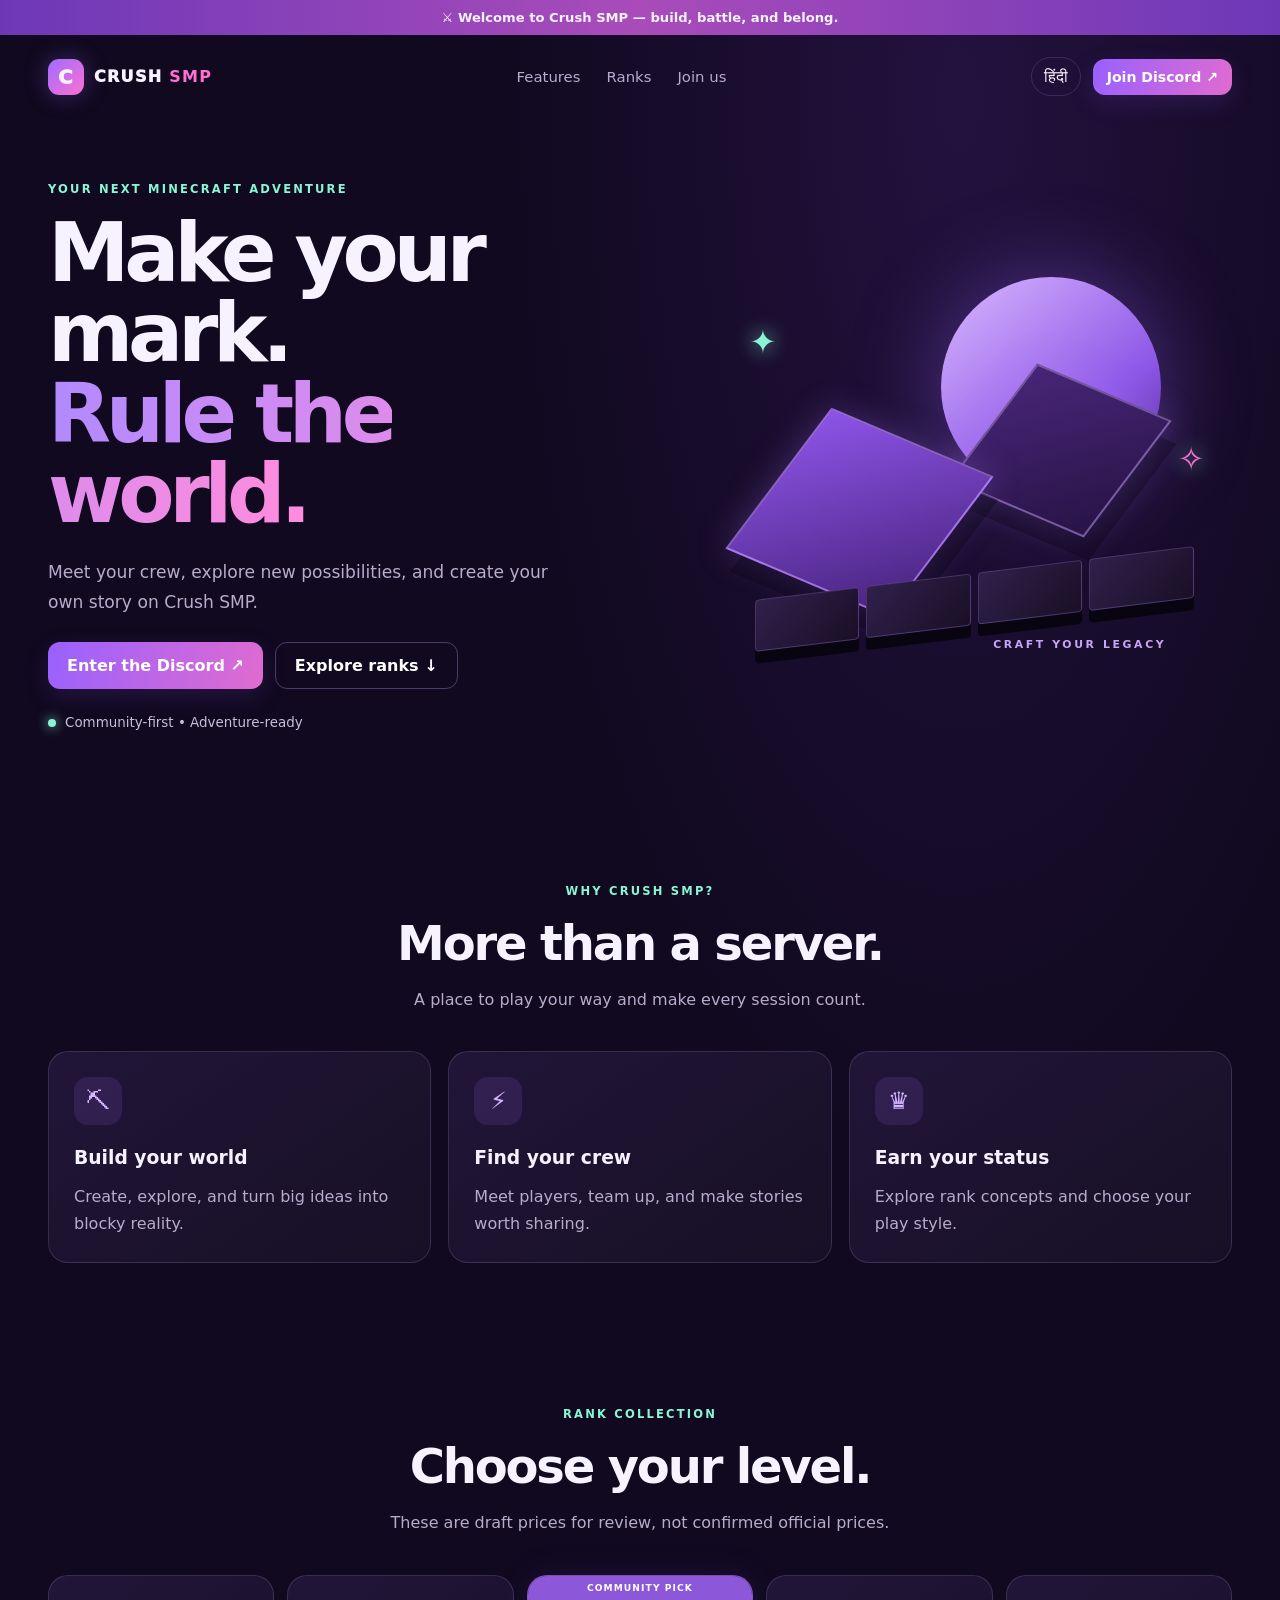
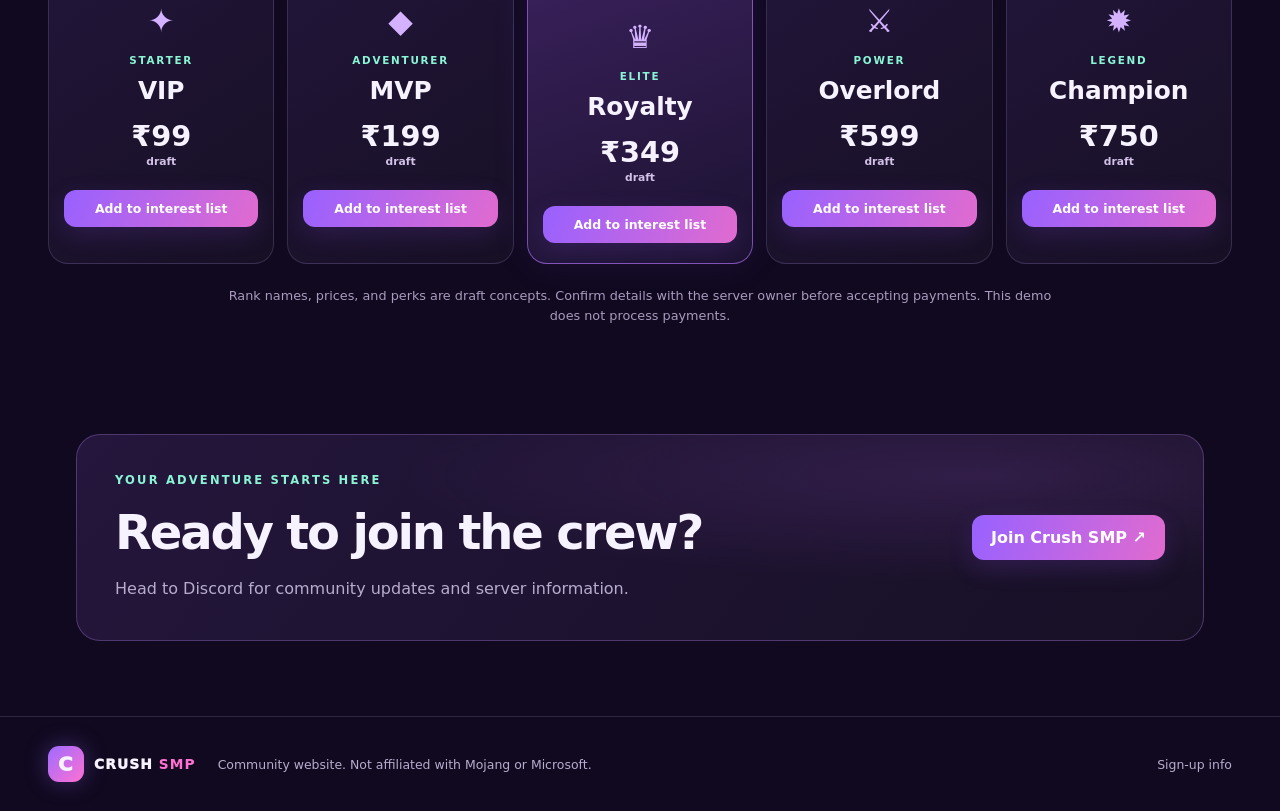
==== index.html @ 93c5e581 "Add files via upload" ====
<!doctype html>
<html lang="en">
<head>
<meta charset="utf-8"><meta name="viewport" content="width=device-width, initial-scale=1"><meta name="theme-color" content="#160d2c">
<title>Crush SMP | Minecraft Community</title><link rel="stylesheet" href="styles.css"><script src="script.js" defer></script>
</head>
<body>
<div class="announcement">⚔️ Welcome to Crush SMP — build, battle, and belong.</div>
<header class="site-header"><a class="brand" href="index.html"><span class="brand-mark">C</span><span>CRUSH <b>SMP</b></span></a><nav><a href="#features" data-en="Features" data-hi="खास बातें">Features</a><a href="#ranks" data-en="Ranks" data-hi="रैंक">Ranks</a><a href="#join" data-en="Join us" data-hi="जुड़ें">Join us</a></nav><div class="header-actions"><button class="language-toggle" id="languageToggle" type="button">हिंदी</button><a class="button button-small" href="https://discord.gg/3XkC357Dn" target="_blank" rel="noopener">Join Discord ↗</a></div></header>
<main>
<section class="hero"><div class="hero-content"><p class="eyebrow" data-en="YOUR NEXT MINECRAFT ADVENTURE" data-hi="आपका अगला माइनक्राफ्ट एडवेंचर">YOUR NEXT MINECRAFT ADVENTURE</p><h1 data-en="Make your mark.<br><span>Rule the world.</span>" data-hi="अपनी पहचान बनाओ।<br><span>दुनिया पर राज करो।</span>">Make your mark.<br><span>Rule the world.</span></h1><p class="hero-copy" data-en="Meet your crew, explore new possibilities, and create your own story on Crush SMP." data-hi="अपने दोस्तों से मिलें, नई जगहें खोजें और Crush SMP पर अपनी कहानी बनाएं।">Meet your crew, explore new possibilities, and create your own story on Crush SMP.</p><div class="hero-actions"><a class="button" href="https://discord.gg/3XkC357Dn" target="_blank" rel="noopener">Enter the Discord ↗</a><a class="button button-ghost" href="#ranks">Explore ranks ↓</a></div><div class="hero-note"><span class="status-dot"></span> Community-first • Adventure-ready</div></div><div class="hero-art" role="img" aria-label="Abstract purple block world"><div class="moon"></div><div class="pixel-star star-one">✦</div><div class="pixel-star star-two">✧</div><div class="floating-block block-back"></div><div class="floating-block block-front"></div><div class="platform"><span></span><span></span><span></span><span></span></div><div class="art-caption">CRAFT YOUR LEGACY</div></div></section>
<section class="section" id="features"><div class="section-heading"><p class="eyebrow">WHY CRUSH SMP?</p><h2>More than a server.</h2><p>A place to play your way and make every session count.</p></div><div class="feature-grid"><article class="feature-card"><div class="feature-icon">⛏</div><h3>Build your world</h3><p>Create, explore, and turn big ideas into blocky reality.</p></article><article class="feature-card"><div class="feature-icon">⚡</div><h3>Find your crew</h3><p>Meet players, team up, and make stories worth sharing.</p></article><article class="feature-card"><div class="feature-icon">♛</div><h3>Earn your status</h3><p>Explore rank concepts and choose your play style.</p></article></div></section>
<section class="section ranks-section" id="ranks"><div class="section-heading"><p class="eyebrow">RANK COLLECTION</p><h2>Choose your level.</h2><p>These are draft prices for review, not confirmed official prices.</p></div><div class="rank-grid"><article class="rank-card"><div class="rank-symbol">✦</div><p class="rank-tier">STARTER</p><h3>VIP</h3><p class="rank-price">₹99 <small>draft</small></p><button class="button add-rank" data-rank="VIP" data-price="99" type="button">Add to interest list</button></article><article class="rank-card"><div class="rank-symbol">◆</div><p class="rank-tier">ADVENTURER</p><h3>MVP</h3><p class="rank-price">₹199 <small>draft</small></p><button class="button add-rank" data-rank="MVP" data-price="199" type="button">Add to interest list</button></article><article class="rank-card featured"><div class="popular-label">COMMUNITY PICK</div><div class="rank-symbol">♛</div><p class="rank-tier">ELITE</p><h3>Royalty</h3><p class="rank-price">₹349 <small>draft</small></p><button class="button add-rank" data-rank="Royalty" data-price="349" type="button">Add to interest list</button></article><article class="rank-card"><div class="rank-symbol">⚔</div><p class="rank-tier">POWER</p><h3>Overlord</h3><p class="rank-price">₹599 <small>draft</small></p><button class="button add-rank" data-rank="Overlord" data-price="599" type="button">Add to interest list</button></article><article class="rank-card"><div class="rank-symbol">✹</div><p class="rank-tier">LEGEND</p><h3>Champion</h3><p class="rank-price">₹750 <small>draft</small></p><button class="button add-rank" data-rank="Champion" data-price="750" type="button">Add to interest list</button></article></div><p class="price-disclaimer">Rank names, prices, and perks are draft concepts. Confirm details with the server owner before accepting payments. This demo does not process payments.</p><div class="interest-panel" id="interestPanel" hidden><div><h3>Your rank interest list</h3><p id="interestItems"></p></div><button class="button button-ghost" id="clearInterest" type="button">Clear list</button></div></section>
<section class="join-section" id="join"><div class="join-card"><div><p class="eyebrow">YOUR ADVENTURE STARTS HERE</p><h2>Ready to join the crew?</h2><p>Head to Discord for community updates and server information.</p></div><a class="button" href="https://discord.gg/3XkC357Dn" target="_blank" rel="noopener">Join Crush SMP ↗</a></div></section>
</main><footer><a class="brand footer-brand" href="index.html"><span class="brand-mark">C</span><span>CRUSH <b>SMP</b></span></a><p>Community website. Not affiliated with Mojang or Microsoft.</p><a href="thanks.html">Sign-up info</a></footer>
<div class="modal-backdrop" id="discordModal" hidden><div class="modal" role="dialog" aria-modal="true" aria-labelledby="modalTitle"><button class="modal-close" id="closeModal" aria-label="Close" type="button">×</button><p class="eyebrow">CRUSH SMP</p><h2 id="modalTitle">Join the community?</h2><p>Connect with the community on Discord for announcements and updates.</p><a class="button" href="https://discord.gg/3XkC357Dn" target="_blank" rel="noopener">Open Discord ↗</a></div></div>
</body></html>
---- styles.css ----
:root{--bg:#10091f;--panel:#1b1230;--purple:#9d6cff;--pink:#ff70d2;--mint:#8af5d4;--text:#f7f2ff;--muted:#b8accd;--line:rgba(211,185,255,.16);font-family:Inter,system-ui,-apple-system,"Segoe UI",sans-serif;color:var(--text);scroll-behavior:smooth}*{box-sizing:border-box}body{margin:0;background:radial-gradient(ellipse at 75% 4%,rgba(111,52,190,.2),transparent 34%),var(--bg);color:var(--text)}a{color:inherit;text-decoration:none}button{font:inherit}.announcement{text-align:center;padding:10px 16px;background:linear-gradient(90deg,#6d38b7,#a94cba,#6d38b7);font-size:.82rem;font-weight:750}.site-header{max-width:1240px;margin:auto;padding:22px 28px;display:flex;align-items:center;justify-content:space-between;gap:24px}.brand{display:flex;align-items:center;gap:10px;font-weight:950;letter-spacing:.08em}.brand b{color:var(--pink)}.brand-mark{display:grid;place-items:center;width:36px;height:36px;border-radius:11px;background:linear-gradient(135deg,var(--purple),var(--pink));box-shadow:0 0 24px #9d6cff55;font-size:1.25rem}.site-header nav{display:flex;gap:26px;color:var(--muted);font-size:.93rem}.site-header nav a:hover,footer a:hover{color:white}.header-actions{display:flex;align-items:center;gap:12px}.language-toggle{background:transparent;color:var(--text);border:1px solid var(--line);border-radius:999px;padding:9px 12px;cursor:pointer}.button{display:inline-flex;align-items:center;justify-content:center;gap:8px;padding:13px 19px;border:0;border-radius:12px;background:linear-gradient(110deg,#9861ff,#e16bcf);color:white;font-weight:800;box-shadow:0 8px 25px #8c4ce52b;cursor:pointer;transition:transform .18s}.button:hover{transform:translateY(-2px)}.button-small{padding:10px 14px;font-size:.88rem}.button-ghost{background:transparent;border:1px solid #a987db66;box-shadow:none}.hero{max-width:1240px;min-height:570px;margin:auto;padding:64px 28px 82px;display:grid;grid-template-columns:1.05fr .95fr;align-items:center;gap:30px;overflow:hidden}.eyebrow{font-size:.72rem;font-weight:900;letter-spacing:.19em;color:var(--mint);margin:0 0 17px}.hero h1{font-size:clamp(3.2rem,6.4vw,5.6rem);letter-spacing:-.065em;line-height:.98;margin:0}.hero h1 span{background:linear-gradient(90deg,#b18aff,#ff8cdd);background-clip:text;color:transparent}.hero-copy{max-width:520px;color:var(--muted);line-height:1.75;font-size:1.07rem;margin:24px 0}.hero-actions{display:flex;gap:12px;flex-wrap:wrap}.hero-note{display:flex;align-items:center;gap:9px;color:#c9bddc;font-size:.84rem;margin-top:26px}.status-dot{width:8px;height:8px;border-radius:50%;background:var(--mint);box-shadow:0 0 12px var(--mint)}.hero-art{height:390px;position:relative;display:grid;place-items:center}.moon{position:absolute;width:220px;height:220px;border-radius:50%;background:linear-gradient(140deg,#d9b8ff,#8d57e7 65%,#4a278a);box-shadow:0 0 90px #9e66ff66;right:13%;top:4%}.floating-block{position:absolute;width:145px;height:145px;transform:rotate(30deg) skew(-7deg,-7deg);border:2px solid #d5b5ff66;box-shadow:18px 20px 0 #08051255,0 0 35px #b47cff44}.block-back{background:linear-gradient(135deg,#482578,#281446);right:18%;top:30%}.block-front{width:175px;height:175px;background:linear-gradient(135deg,#8d54e7,#48237e);left:16%;top:42%}.platform{position:absolute;bottom:26px;left:13%;right:7%;height:52px;display:flex;gap:7px;transform:skewY(-7deg)}.platform span{flex:1;background:linear-gradient(135deg,#30204b,#191026);border:1px solid #b88bff44;border-radius:4px;box-shadow:0 12px 0 #080511}.pixel-star{position:absolute;color:var(--mint);font-size:2rem;text-shadow:0 0 20px var(--mint)}.star-one{left:12%;top:16%}.star-two{right:5%;top:46%;color:var(--pink)}.art-caption{position:absolute;bottom:0;right:12%;font-size:.68rem;letter-spacing:.24em;color:#c6a5f3;font-weight:900}.section{max-width:1240px;margin:auto;padding:72px 28px}.section-heading{text-align:center;margin:0 auto 38px;max-width:650px}.section-heading h2,.join-card h2{font-size:clamp(2rem,4vw,3rem);letter-spacing:-.045em;margin:0 0 12px}.section-heading>p:last-child,.join-card p:not(.eyebrow){color:var(--muted);line-height:1.65}.feature-grid{display:grid;grid-template-columns:repeat(3,1fr);gap:17px}.feature-card,.rank-card{background:linear-gradient(145deg,#211538,#171025);border:1px solid var(--line);border-radius:20px;padding:25px;position:relative;overflow:hidden}.feature-icon{width:48px;height:48px;display:grid;place-items:center;border-radius:14px;background:#a16bff22;color:#d4b5ff;font-size:1.5rem}.feature-card h3{margin:22px 0 8px}.feature-card p{color:var(--muted);line-height:1.65;margin-bottom:0}.rank-grid{display:grid;grid-template-columns:repeat(5,minmax(0,1fr));gap:13px}.rank-card{text-align:center;padding:26px 15px 20px}.rank-card.featured{border-color:#b477ff99;background:linear-gradient(160deg,#39205a,#1b1230);box-shadow:0 0 38px #9e63ff18}.rank-symbol{font-size:2rem;color:#d4b2ff;margin-bottom:14px}.rank-tier{font-size:.65rem;letter-spacing:.17em;color:var(--mint);font-weight:900}.rank-card h3{font-size:1.55rem;margin:8px 0}.rank-price{font-size:1.8rem;font-weight:900;margin:14px 0 22px}.rank-price small{display:block;font-size:.67rem;color:#d3c2e8;font-weight:600;margin-top:2px}.rank-card .button{width:100%;font-size:.78rem;padding:11px 7px}.popular-label{position:absolute;top:0;left:0;right:0;background:#8d57d9;color:white;font-size:.57rem;font-weight:900;letter-spacing:.12em;padding:7px}.featured .rank-symbol{margin-top:16px}.price-disclaimer{max-width:850px;margin:22px auto 0;text-align:center;color:#a99bbd;font-size:.8rem;line-height:1.6}.interest-panel{margin:24px auto 0;max-width:800px;display:flex;align-items:center;justify-content:space-between;gap:20px;padding:20px;border:1px solid var(--line);border-radius:16px;background:#1b1230}.interest-panel[hidden],.modal-backdrop[hidden]{display:none}.interest-panel h3{margin:0 0 7px}.interest-panel p{color:var(--muted);margin:0}.join-section{max-width:1184px;margin:35px auto 75px;padding:0 28px}.join-card{display:flex;align-items:center;justify-content:space-between;gap:30px;padding:38px;border:1px solid #a97bdf55;border-radius:24px;background:radial-gradient(ellipse at 80% 20%,#8d4cbb33,transparent 45%),linear-gradient(130deg,#24163c,#171025)}.join-card h2{margin-bottom:8px}.join-card p:not(.eyebrow){margin-bottom:0}footer{border-top:1px solid var(--line);padding:27px max(28px,calc((100% - 1184px)/2));display:flex;align-items:center;gap:22px;color:var(--muted);font-size:.78rem}footer p{flex:1}.footer-brand{color:var(--text);font-size:.86rem}.modal-backdrop{position:fixed;inset:0;background:#07040edb;display:grid;place-items:center;padding:20px;z-index:10}.modal{max-width:420px;width:100%;background:#211536;border:1px solid #b78aff77;border-radius:22px;padding:32px;position:relative;box-shadow:0 20px 90px #0009}.modal h2{margin:0 0 10px}.modal p:not(.eyebrow){color:var(--muted);line-height:1.6}.modal-close{position:absolute;right:14px;top:12px;background:transparent;border:0;color:white;font-size:1.8rem;cursor:pointer}.thanks-page{min-height:100vh;display:grid;place-items:center;padding:24px;background:radial-gradient(ellipse at 50% 30%,#683cae55,transparent 50%),var(--bg)}.thanks-wrap{text-align:center;max-width:600px;padding:42px 24px}.thanks-mark{margin:0 auto 24px;width:64px;height:64px;border-radius:20px;background:#8af5d422;border:1px solid #8af5d477;display:grid;place-items:center;color:var(--mint);font-size:2rem}.thanks-wrap h1{font-size:clamp(2.3rem,7vw,4rem);letter-spacing:-.05em;margin:0 0 15px}.thanks-wrap>p:not(.eyebrow){color:var(--muted);line-height:1.7}.thanks-wrap .button{margin:16px 0}.thanks-wrap>p:last-child{margin-top:20px;font-size:.9rem}@media(max-width:900px){.hero{grid-template-columns:1fr;padding-top:50px}.hero-art{height:320px;max-width:550px;width:100%;margin:auto}.rank-grid{grid-template-columns:repeat(2,minmax(0,1fr))}.rank-card:last-child{grid-column:1/-1}.site-header nav{gap:14px}.feature-grid{gap:12px}}@media(max-width:620px){.site-header{padding:17px 18px;flex-wrap:wrap}.site-header nav{order:3;width:100%;justify-content:center}.header-actions{margin-left:auto}.header-actions .button{display:none}.hero{padding:43px 20px 55px;min-height:0}.hero h1{font-size:clamp(3rem,14vw,4.4rem)}.hero-art{height:270px}.moon{width:160px;height:160px}.block-front{width:125px;height:125px}.block-back{width:105px;height:105px}.section{padding:55px 20px}.feature-grid{grid-template-columns:1fr}.rank-grid{grid-template-columns:1fr 1fr}.rank-card{padding:23px 10px 16px}.rank-card h3{font-size:1.25rem}.rank-price{font-size:1.5rem}.join-section{padding:0 20px;margin-bottom:50px}.join-card{padding:25px;align-items:flex-start;flex-direction:column}.join-card .button{width:100%}footer{padding:24px 20px;flex-wrap:wrap;gap:12px}footer p{flex-basis:100%;order:3}.interest-panel{align-items:flex-start;flex-direction:column}.interest-panel .button{width:100%}}
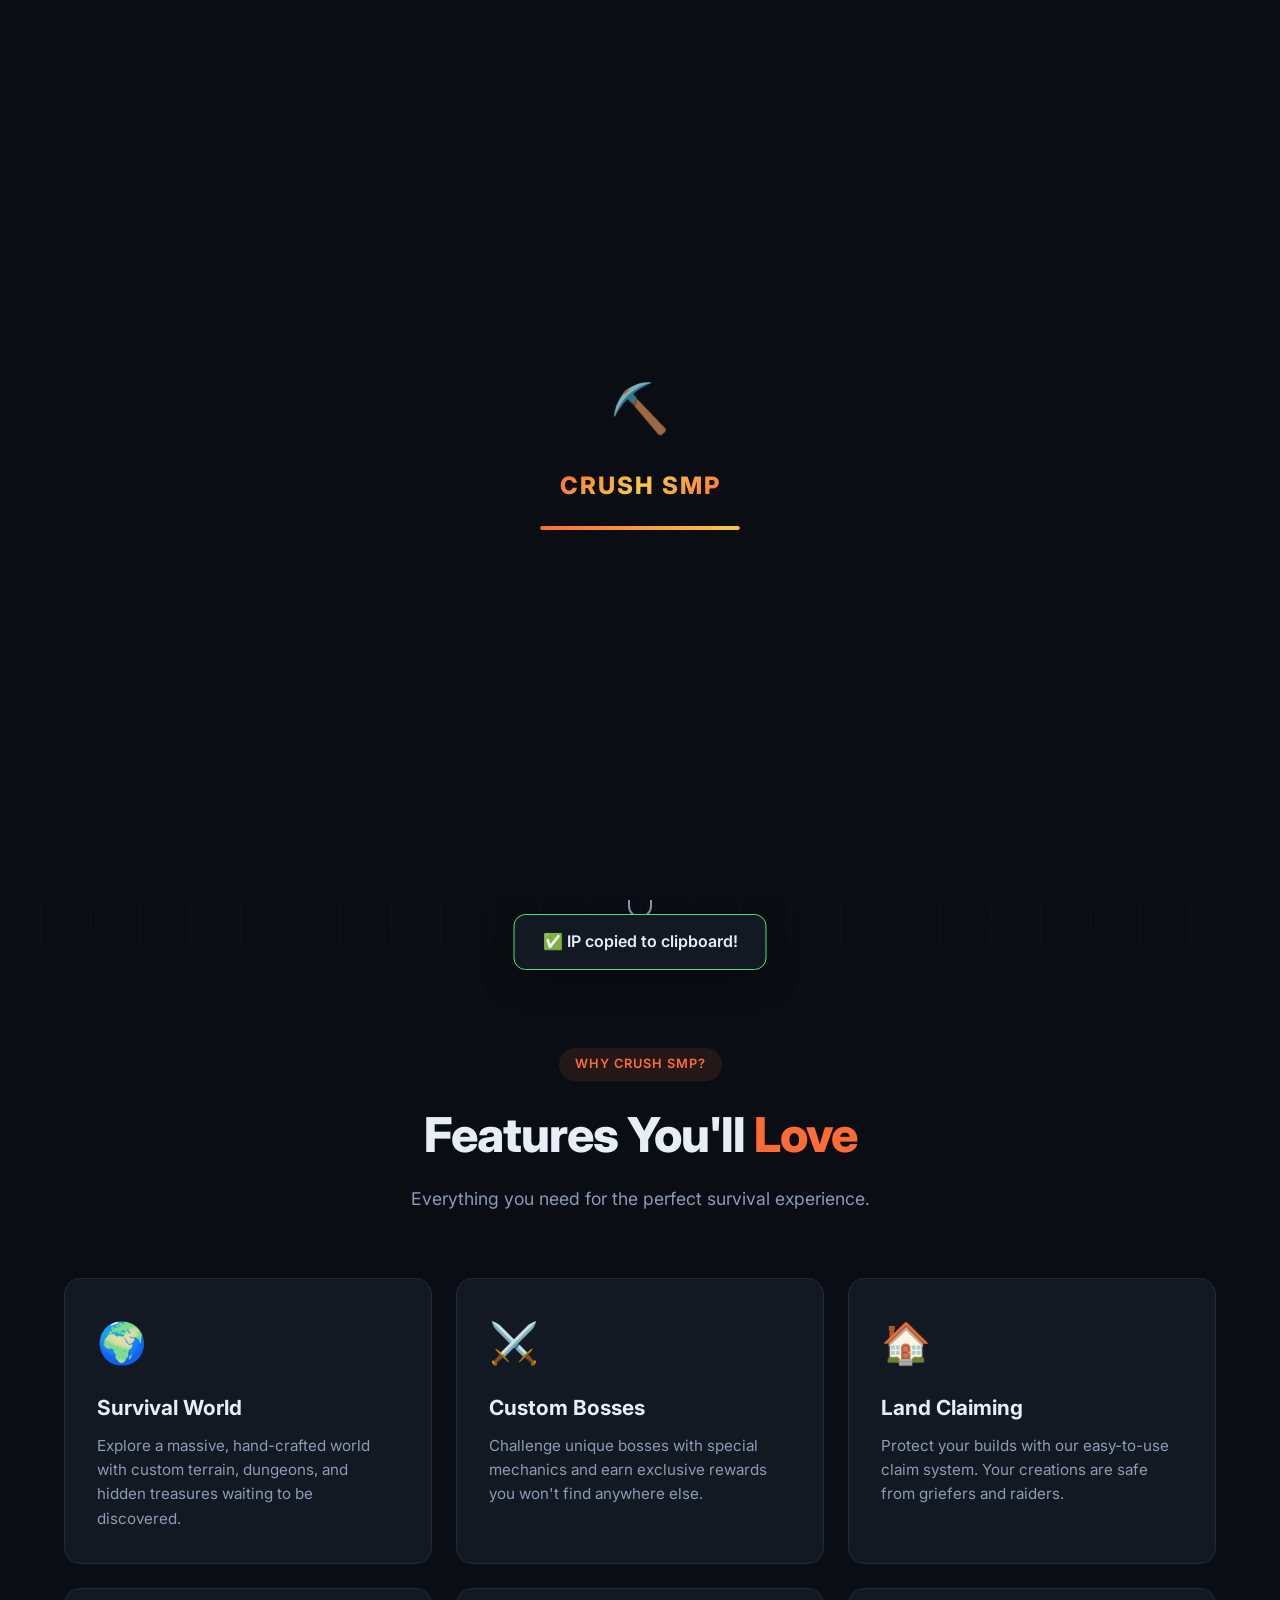
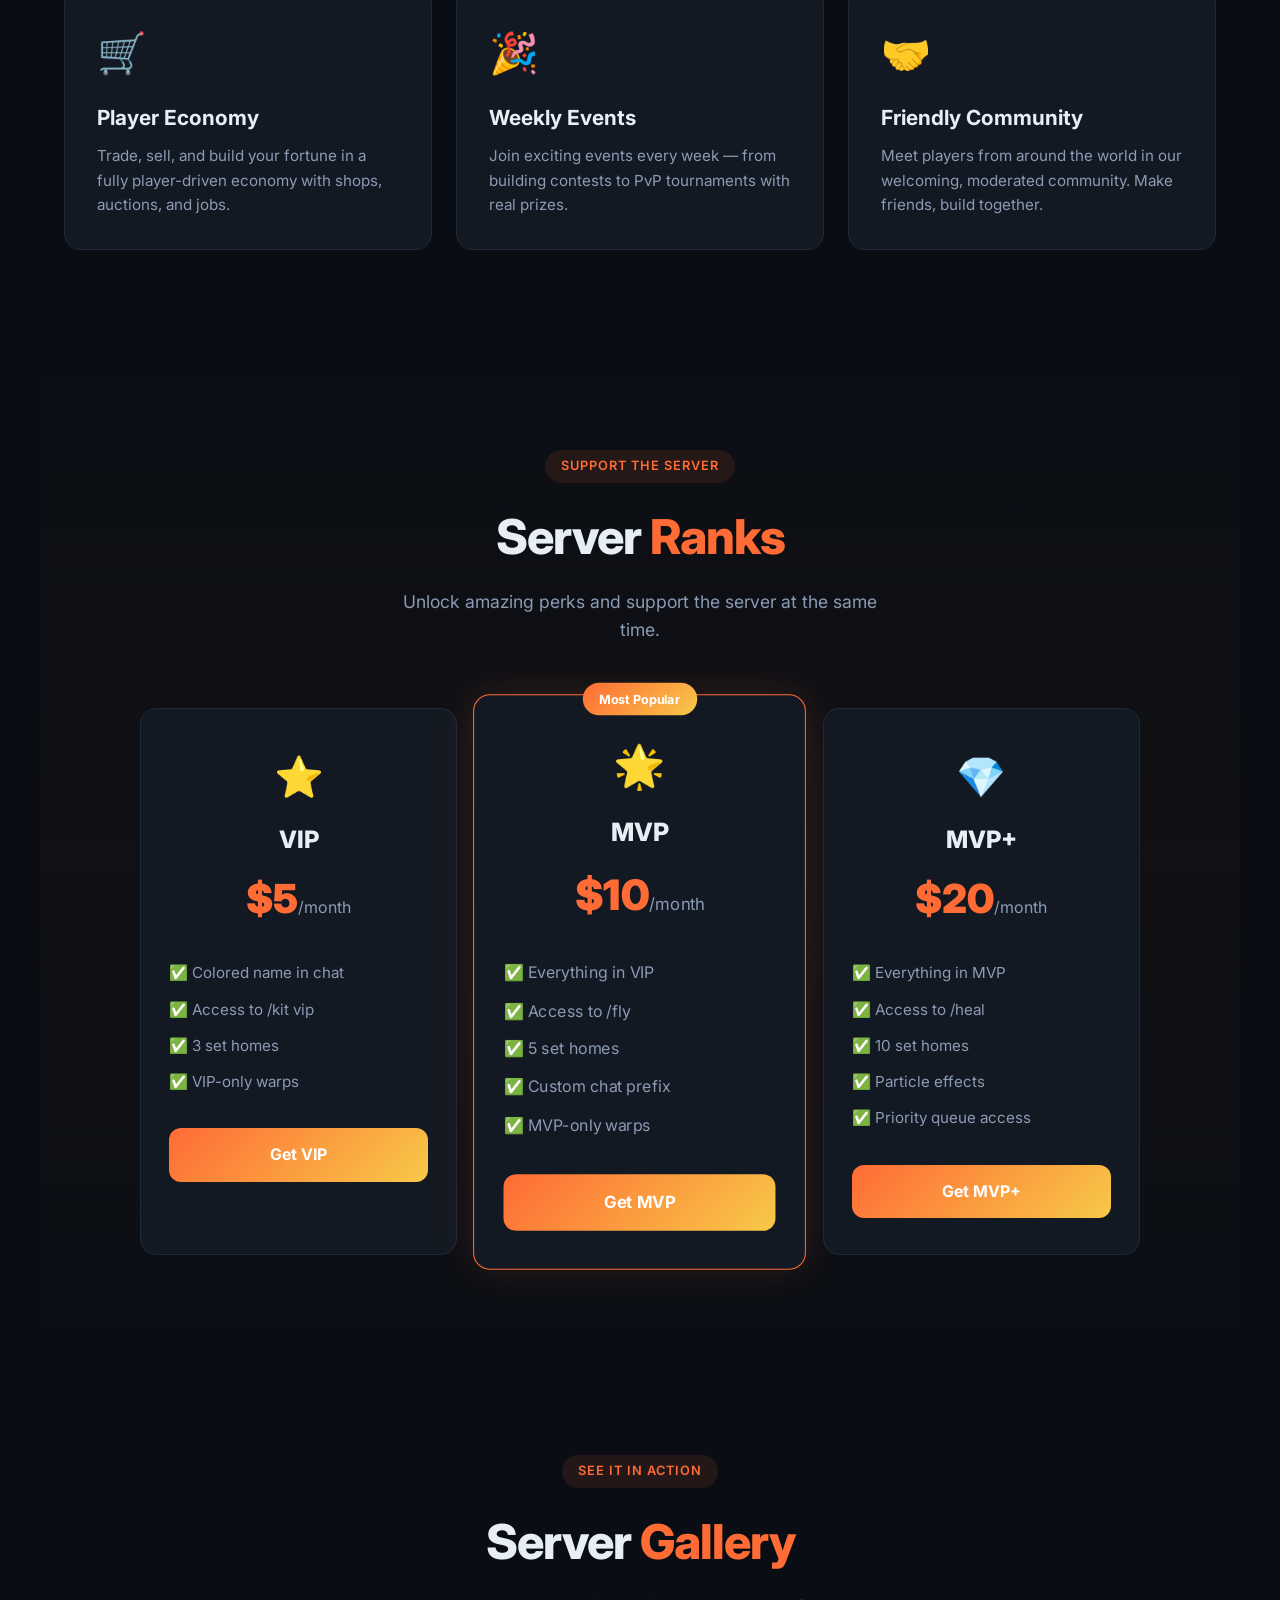
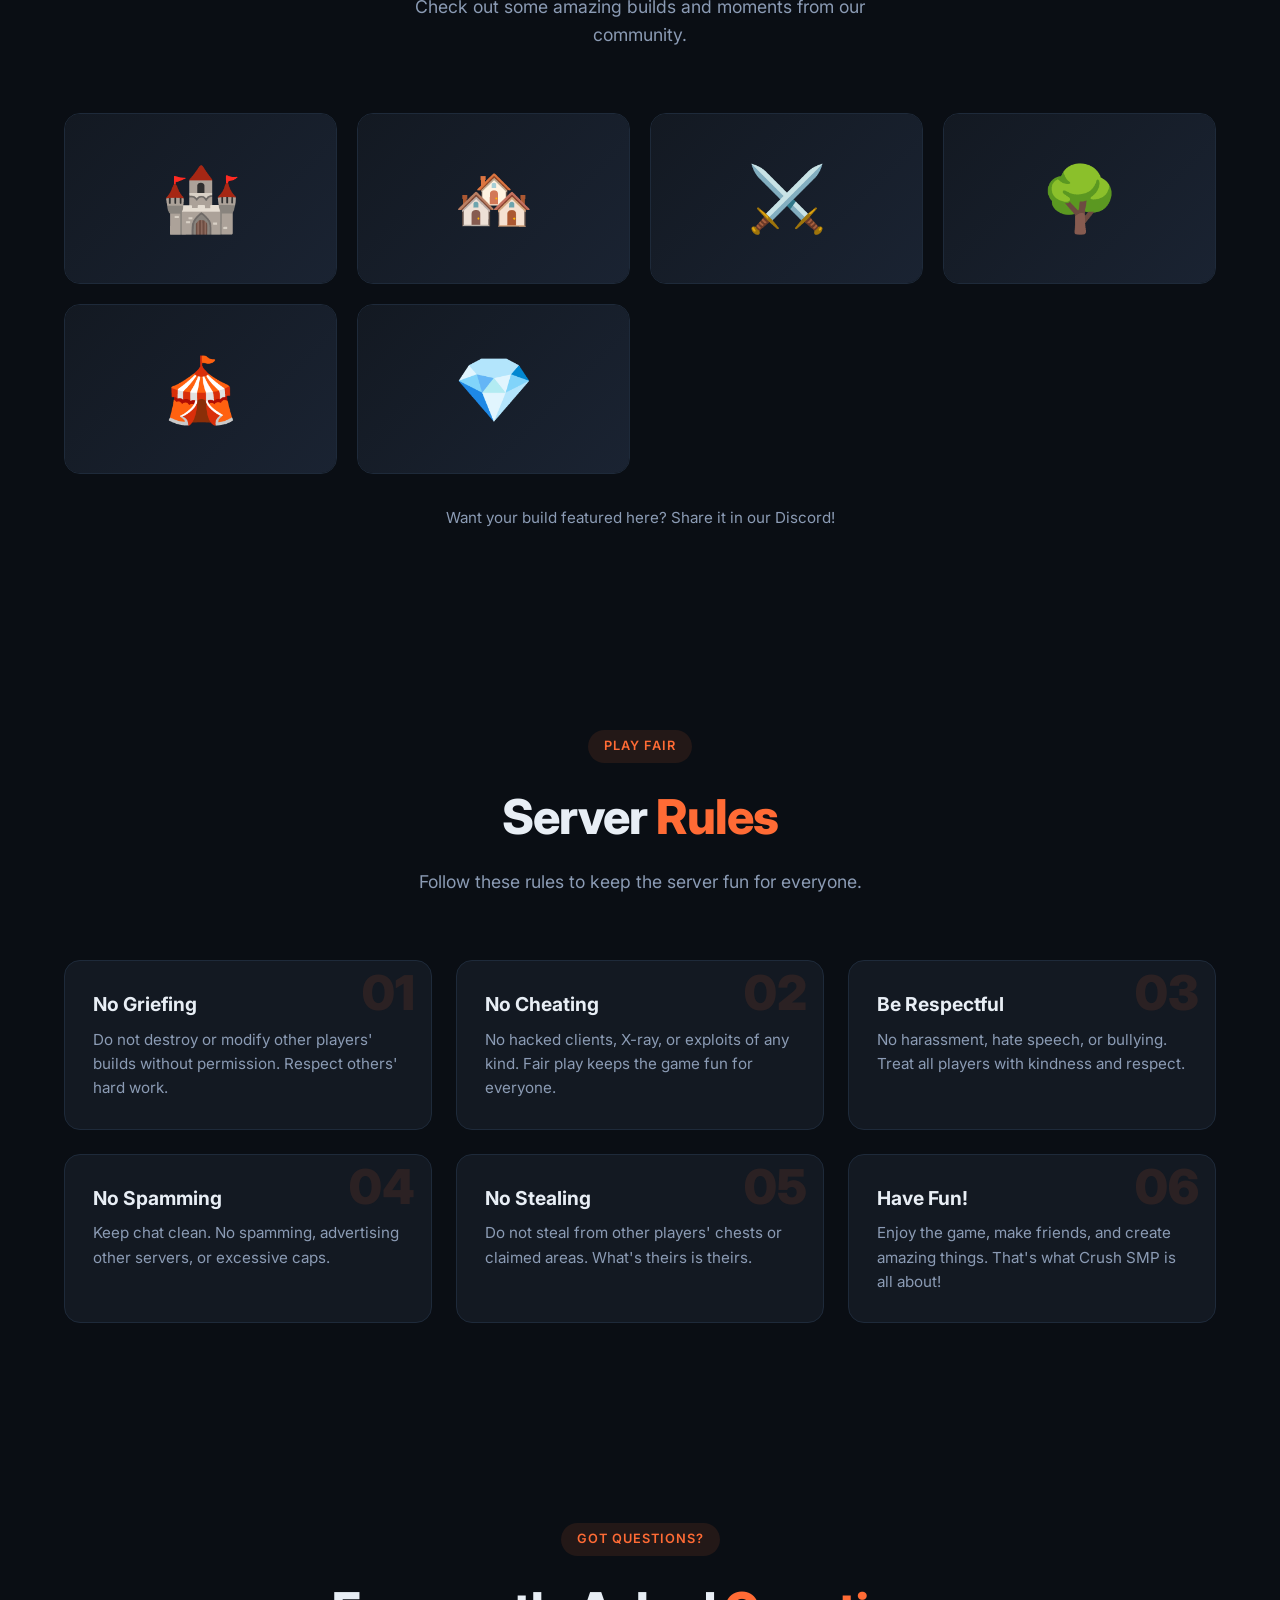
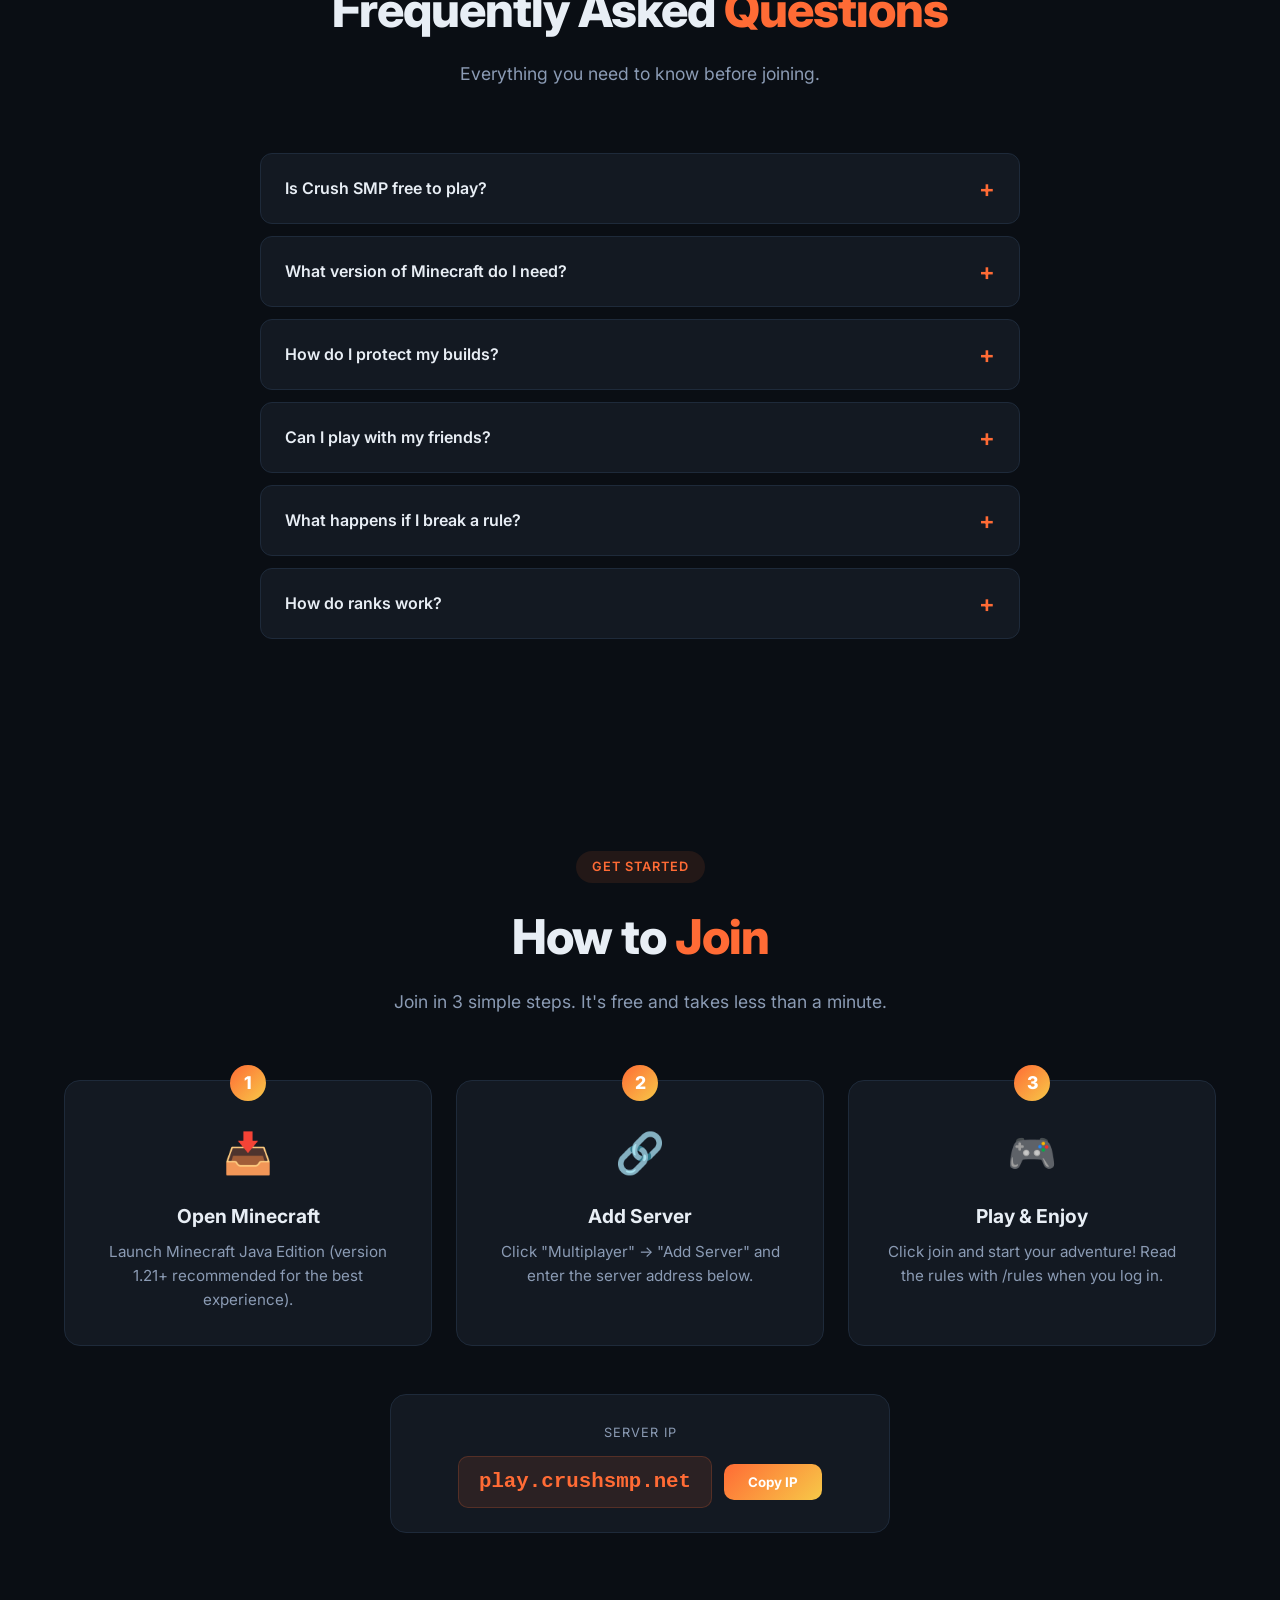
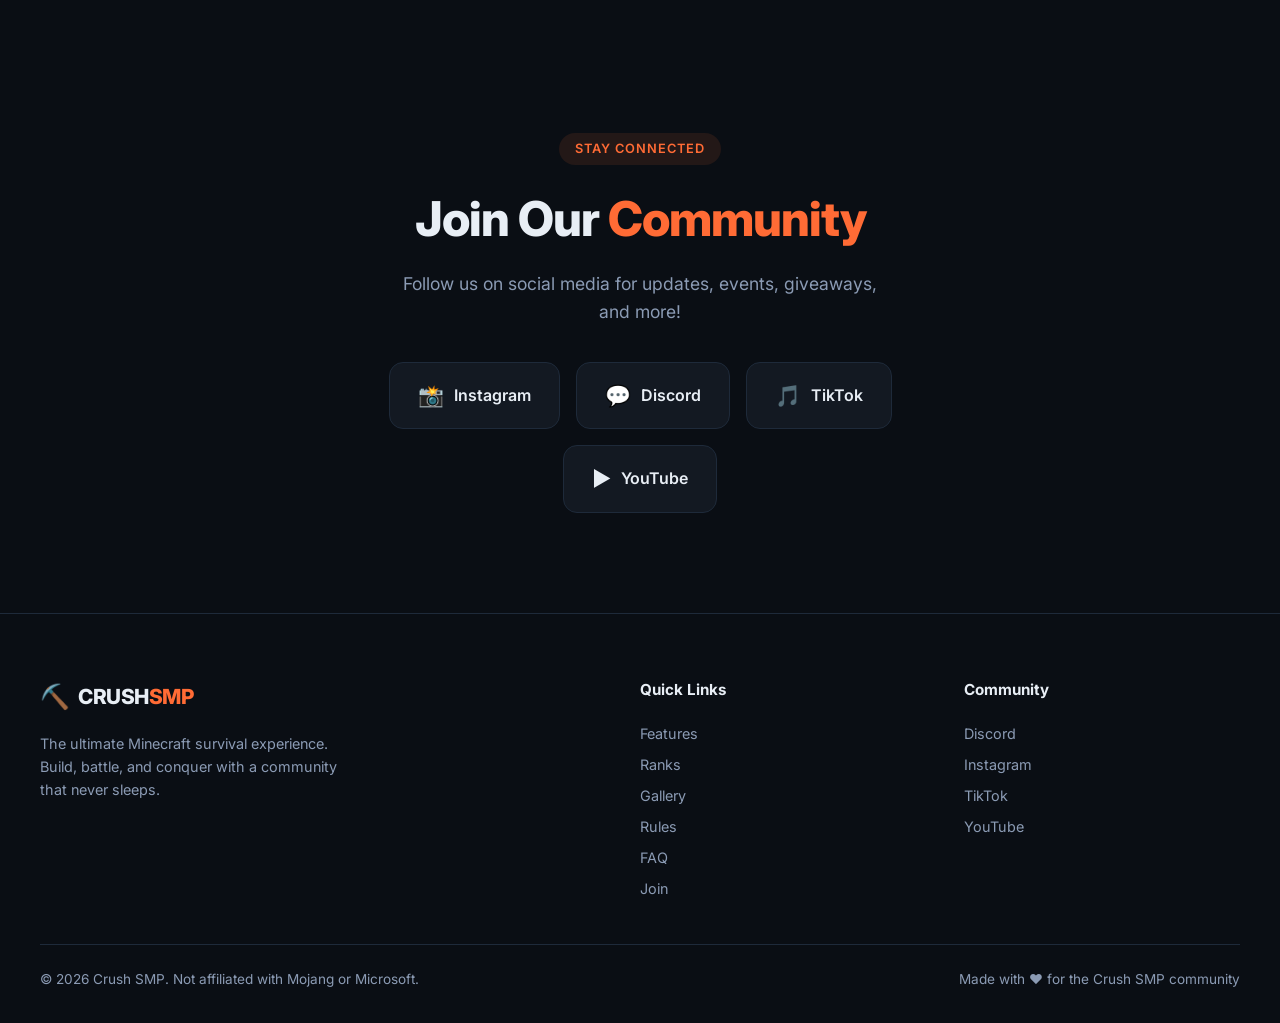
==== commit a255541f: "Add files via upload" ====
--- a/index.html
+++ b/index.html
@@ -1,17 +1,461 @@
-<!doctype html>
-<html lang="en">
-<head>
-<meta charset="utf-8"><meta name="viewport" content="width=device-width, initial-scale=1"><meta name="theme-color" content="#160d2c">
-<title>Crush SMP | Minecraft Community</title><link rel="stylesheet" href="styles.css"><script src="script.js" defer></script>
-</head>
-<body>
-<div class="announcement">⚔️ Welcome to Crush SMP — build, battle, and belong.</div>
-<header class="site-header"><a class="brand" href="index.html"><span class="brand-mark">C</span><span>CRUSH <b>SMP</b></span></a><nav><a href="#features" data-en="Features" data-hi="खास बातें">Features</a><a href="#ranks" data-en="Ranks" data-hi="रैंक">Ranks</a><a href="#join" data-en="Join us" data-hi="जुड़ें">Join us</a></nav><div class="header-actions"><button class="language-toggle" id="languageToggle" type="button">हिंदी</button><a class="button button-small" href="https://discord.gg/3XkC357Dn" target="_blank" rel="noopener">Join Discord ↗</a></div></header>
-<main>
-<section class="hero"><div class="hero-content"><p class="eyebrow" data-en="YOUR NEXT MINECRAFT ADVENTURE" data-hi="आपका अगला माइनक्राफ्ट एडवेंचर">YOUR NEXT MINECRAFT ADVENTURE</p><h1 data-en="Make your mark.<br><span>Rule the world.</span>" data-hi="अपनी पहचान बनाओ।<br><span>दुनिया पर राज करो।</span>">Make your mark.<br><span>Rule the world.</span></h1><p class="hero-copy" data-en="Meet your crew, explore new possibilities, and create your own story on Crush SMP." data-hi="अपने दोस्तों से मिलें, नई जगहें खोजें और Crush SMP पर अपनी कहानी बनाएं।">Meet your crew, explore new possibilities, and create your own story on Crush SMP.</p><div class="hero-actions"><a class="button" href="https://discord.gg/3XkC357Dn" target="_blank" rel="noopener">Enter the Discord ↗</a><a class="button button-ghost" href="#ranks">Explore ranks ↓</a></div><div class="hero-note"><span class="status-dot"></span> Community-first • Adventure-ready</div></div><div class="hero-art" role="img" aria-label="Abstract purple block world"><div class="moon"></div><div class="pixel-star star-one">✦</div><div class="pixel-star star-two">✧</div><div class="floating-block block-back"></div><div class="floating-block block-front"></div><div class="platform"><span></span><span></span><span></span><span></span></div><div class="art-caption">CRAFT YOUR LEGACY</div></div></section>
-<section class="section" id="features"><div class="section-heading"><p class="eyebrow">WHY CRUSH SMP?</p><h2>More than a server.</h2><p>A place to play your way and make every session count.</p></div><div class="feature-grid"><article class="feature-card"><div class="feature-icon">⛏</div><h3>Build your world</h3><p>Create, explore, and turn big ideas into blocky reality.</p></article><article class="feature-card"><div class="feature-icon">⚡</div><h3>Find your crew</h3><p>Meet players, team up, and make stories worth sharing.</p></article><article class="feature-card"><div class="feature-icon">♛</div><h3>Earn your status</h3><p>Explore rank concepts and choose your play style.</p></article></div></section>
-<section class="section ranks-section" id="ranks"><div class="section-heading"><p class="eyebrow">RANK COLLECTION</p><h2>Choose your level.</h2><p>These are draft prices for review, not confirmed official prices.</p></div><div class="rank-grid"><article class="rank-card"><div class="rank-symbol">✦</div><p class="rank-tier">STARTER</p><h3>VIP</h3><p class="rank-price">₹99 <small>draft</small></p><button class="button add-rank" data-rank="VIP" data-price="99" type="button">Add to interest list</button></article><article class="rank-card"><div class="rank-symbol">◆</div><p class="rank-tier">ADVENTURER</p><h3>MVP</h3><p class="rank-price">₹199 <small>draft</small></p><button class="button add-rank" data-rank="MVP" data-price="199" type="button">Add to interest list</button></article><article class="rank-card featured"><div class="popular-label">COMMUNITY PICK</div><div class="rank-symbol">♛</div><p class="rank-tier">ELITE</p><h3>Royalty</h3><p class="rank-price">₹349 <small>draft</small></p><button class="button add-rank" data-rank="Royalty" data-price="349" type="button">Add to interest list</button></article><article class="rank-card"><div class="rank-symbol">⚔</div><p class="rank-tier">POWER</p><h3>Overlord</h3><p class="rank-price">₹599 <small>draft</small></p><button class="button add-rank" data-rank="Overlord" data-price="599" type="button">Add to interest list</button></article><article class="rank-card"><div class="rank-symbol">✹</div><p class="rank-tier">LEGEND</p><h3>Champion</h3><p class="rank-price">₹750 <small>draft</small></p><button class="button add-rank" data-rank="Champion" data-price="750" type="button">Add to interest list</button></article></div><p class="price-disclaimer">Rank names, prices, and perks are draft concepts. Confirm details with the server owner before accepting payments. This demo does not process payments.</p><div class="interest-panel" id="interestPanel" hidden><div><h3>Your rank interest list</h3><p id="interestItems"></p></div><button class="button button-ghost" id="clearInterest" type="button">Clear list</button></div></section>
-<section class="join-section" id="join"><div class="join-card"><div><p class="eyebrow">YOUR ADVENTURE STARTS HERE</p><h2>Ready to join the crew?</h2><p>Head to Discord for community updates and server information.</p></div><a class="button" href="https://discord.gg/3XkC357Dn" target="_blank" rel="noopener">Join Crush SMP ↗</a></div></section>
-</main><footer><a class="brand footer-brand" href="index.html"><span class="brand-mark">C</span><span>CRUSH <b>SMP</b></span></a><p>Community website. Not affiliated with Mojang or Microsoft.</p><a href="thanks.html">Sign-up info</a></footer>
-<div class="modal-backdrop" id="discordModal" hidden><div class="modal" role="dialog" aria-modal="true" aria-labelledby="modalTitle"><button class="modal-close" id="closeModal" aria-label="Close" type="button">×</button><p class="eyebrow">CRUSH SMP</p><h2 id="modalTitle">Join the community?</h2><p>Connect with the community on Discord for announcements and updates.</p><a class="button" href="https://discord.gg/3XkC357Dn" target="_blank" rel="noopener">Open Discord ↗</a></div></div>
-</body></html>
+<!DOCTYPE html>
+<html lang="en">
+<head>
+  <meta charset="UTF-8" />
+  <meta name="viewport" content="width=device-width, initial-scale=1.0" />
+  <title>Crush SMP — Minecraft Server</title>
+  <meta name="description" content="Crush SMP — The ultimate Minecraft survival experience. Build, battle, and conquer with a community that never sleeps. Join free today!" />
+  <meta name="keywords" content="Minecraft, SMP, survival, server, Crush SMP, Minecraft server, multiplayer, Java" />
+  <meta name="author" content="Crush SMP" />
+  <meta name="theme-color" content="#ff6b35" />
+
+  <!-- Open Graph -->
+  <meta property="og:type" content="website" />
+  <meta property="og:title" content="Crush SMP — Minecraft Server" />
+  <meta property="og:description" content="The ultimate Minecraft survival experience. Build, battle, and conquer with a community that never sleeps." />
+  <meta property="og:url" content="https://crush-smp-website.pages.dev" />
+  <meta property="og:site_name" content="Crush SMP" />
+
+  <!-- Twitter -->
+  <meta name="twitter:card" content="summary_large_image" />
+  <meta name="twitter:title" content="Crush SMP — Minecraft Server" />
+  <meta name="twitter:description" content="The ultimate Minecraft survival experience. Join free today!" />
+
+  <!-- Favicon (inline SVG) -->
+  <link rel="icon" href="data:image/svg+xml,<svg xmlns='http://www.w3.org/2000/svg' viewBox='0 0 100 100'><text y='.9em' font-size='90'>⛏️</text></svg>" />
+
+  <link rel="preconnect" href="https://fonts.googleapis.com" />
+  <link rel="preconnect" href="https://fonts.gstatic.com" crossorigin />
+  <link href="https://fonts.googleapis.com/css2?family=Inter:wght@400;500;600;700;800;900&display=swap" rel="stylesheet" />
+  <link rel="stylesheet" href="style.css" />
+</head>
+<body>
+
+  <!-- ===== LOADING SCREEN ===== -->
+  <div class="loader" id="loader">
+    <div class="loader-icon">⛏️</div>
+    <div class="loader-text">CRUSH SMP</div>
+    <div class="loader-bar"><span></span></div>
+  </div>
+
+  <!-- ===== ANNOUNCEMENT BAR ===== -->
+  <div class="announcement-bar" id="announcementBar">
+    <div class="announcement-inner">
+      <span class="announcement-icon">🎉</span>
+      <span class="announcement-text">Season 1 is now live! Join today and be part of the adventure.</span>
+      <button class="announcement-close" id="announcementClose" aria-label="Close">×</button>
+    </div>
+  </div>
+
+  <!-- ===== NAVBAR ===== -->
+  <nav id="navbar">
+    <div class="nav-inner">
+      <a href="#hero" class="logo">
+        <span class="logo-icon">⛏️</span>
+        <span class="logo-text">CRUSH<span class="accent">SMP</span></span>
+      </a>
+      <div class="nav-links" id="navLinks">
+        <a href="#hero" class="nav-link active">Home</a>
+        <a href="#features" class="nav-link">Features</a>
+        <a href="#ranks" class="nav-link">Ranks</a>
+        <a href="#gallery" class="nav-link">Gallery</a>
+        <a href="#rules" class="nav-link">Rules</a>
+        <a href="#faq" class="nav-link">FAQ</a>
+        <a href="#join" class="nav-link">Join</a>
+        <a href="#community" class="nav-link">Community</a>
+      </div>
+      <button class="mobile-toggle" id="mobileToggle" aria-label="Menu">
+        <span></span><span></span><span></span>
+      </button>
+    </div>
+  </nav>
+
+  <!-- ===== HERO ===== -->
+  <section id="hero">
+    <div class="hero-bg"></div>
+    <div class="hero-particles" id="particles"></div>
+    <div class="hero-content">
+      <div class="hero-badge">🔥 Now Open — Season 1</div>
+      <h1 class="hero-title">CRUSH SMP</h1>
+      <p class="hero-subtitle">The ultimate Minecraft survival experience. Build, battle, and conquer with a community that never sleeps.</p>
+      <div class="hero-actions">
+        <button class="btn-primary" onclick="copyIP()">
+          <span class="btn-icon">📋</span>
+          <span id="ipText">play.crushsmp.net</span>
+        </button>
+        <a href="#join" class="btn-secondary">How to Join</a>
+      </div>
+      <div class="hero-stats">
+        <div class="stat"><span class="stat-num" data-target="5000">0</span><span class="stat-label">Players</span></div>
+        <div class="stat"><span class="stat-num" data-target="99">0</span><span class="stat-label">% Uptime</span></div>
+        <div class="stat"><span class="stat-num" data-target="24">0</span><span class="stat-label">/7 Online</span></div>
+      </div>
+      <div class="hero-version">
+        <span class="version-badge">Java Edition</span>
+        <span class="version-text">1.21+ Recommended</span>
+      </div>
+    </div>
+    <div class="scroll-indicator"><span></span></div>
+  </section>
+
+  <!-- ===== FEATURES ===== -->
+  <section id="features">
+    <div class="section-header">
+      <span class="section-tag">Why Crush SMP?</span>
+      <h2 class="section-title">Features You'll <span class="accent">Love</span></h2>
+      <p class="section-desc">Everything you need for the perfect survival experience.</p>
+    </div>
+    <div class="features-grid">
+      <div class="feature-card" data-tilt>
+        <div class="feature-icon">🌍</div>
+        <h3>Survival World</h3>
+        <p>Explore a massive, hand-crafted world with custom terrain, dungeons, and hidden treasures waiting to be discovered.</p>
+      </div>
+      <div class="feature-card" data-tilt>
+        <div class="feature-icon">⚔️</div>
+        <h3>Custom Bosses</h3>
+        <p>Challenge unique bosses with special mechanics and earn exclusive rewards you won't find anywhere else.</p>
+      </div>
+      <div class="feature-card" data-tilt>
+        <div class="feature-icon">🏠</div>
+        <h3>Land Claiming</h3>
+        <p>Protect your builds with our easy-to-use claim system. Your creations are safe from griefers and raiders.</p>
+      </div>
+      <div class="feature-card" data-tilt>
+        <div class="feature-icon">🛒</div>
+        <h3>Player Economy</h3>
+        <p>Trade, sell, and build your fortune in a fully player-driven economy with shops, auctions, and jobs.</p>
+      </div>
+      <div class="feature-card" data-tilt>
+        <div class="feature-icon">🎉</div>
+        <h3>Weekly Events</h3>
+        <p>Join exciting events every week — from building contests to PvP tournaments with real prizes.</p>
+      </div>
+      <div class="feature-card" data-tilt>
+        <div class="feature-icon">🤝</div>
+        <h3>Friendly Community</h3>
+        <p>Meet players from around the world in our welcoming, moderated community. Make friends, build together.</p>
+      </div>
+    </div>
+  </section>
+
+  <!-- ===== RANKS ===== -->
+  <section id="ranks">
+    <div class="section-header">
+      <span class="section-tag">Support the Server</span>
+      <h2 class="section-title">Server <span class="accent">Ranks</span></h2>
+      <p class="section-desc">Unlock amazing perks and support the server at the same time.</p>
+    </div>
+    <div class="ranks-grid">
+      <div class="rank-card rank-vip">
+        <div class="rank-badge">⭐</div>
+        <h3 class="rank-name">VIP</h3>
+        <div class="rank-price">$5<span class="rank-period">/month</span></div>
+        <ul class="rank-perks">
+          <li>✅ Colored name in chat</li>
+          <li>✅ Access to /kit vip</li>
+          <li>✅ 3 set homes</li>
+          <li>✅ VIP-only warps</li>
+        </ul>
+        <a href="#" class="btn-rank">Get VIP</a>
+      </div>
+      <div class="rank-card rank-mvp rank-popular">
+        <div class="rank-badge">🌟</div>
+        <div class="rank-popular-tag">Most Popular</div>
+        <h3 class="rank-name">MVP</h3>
+        <div class="rank-price">$10<span class="rank-period">/month</span></div>
+        <ul class="rank-perks">
+          <li>✅ Everything in VIP</li>
+          <li>✅ Access to /fly</li>
+          <li>✅ 5 set homes</li>
+          <li>✅ Custom chat prefix</li>
+          <li>✅ MVP-only warps</li>
+        </ul>
+        <a href="#" class="btn-rank">Get MVP</a>
+      </div>
+      <div class="rank-card rank-mvp-plus">
+        <div class="rank-badge">💎</div>
+        <h3 class="rank-name">MVP+</h3>
+        <div class="rank-price">$20<span class="rank-period">/month</span></div>
+        <ul class="rank-perks">
+          <li>✅ Everything in MVP</li>
+          <li>✅ Access to /heal</li>
+          <li>✅ 10 set homes</li>
+          <li>✅ Particle effects</li>
+          <li>✅ Priority queue access</li>
+        </ul>
+        <a href="#" class="btn-rank">Get MVP+</a>
+      </div>
+    </div>
+  </section>
+
+  <!-- ===== GALLERY ===== -->
+  <section id="gallery">
+    <div class="section-header">
+      <span class="section-tag">See It In Action</span>
+      <h2 class="section-title">Server <span class="accent">Gallery</span></h2>
+      <p class="section-desc">Check out some amazing builds and moments from our community.</p>
+    </div>
+    <div class="gallery-grid">
+      <div class="gallery-item">
+        <div class="gallery-placeholder">🏰</div>
+        <div class="gallery-overlay"><span>Spawn Castle</span></div>
+      </div>
+      <div class="gallery-item">
+        <div class="gallery-placeholder">🏘️</div>
+        <div class="gallery-overlay"><span>Player Town</span></div>
+      </div>
+      <div class="gallery-item">
+        <div class="gallery-placeholder">⚔️</div>
+        <div class="gallery-overlay"><span>PvP Arena</span></div>
+      </div>
+      <div class="gallery-item">
+        <div class="gallery-placeholder">🌳</div>
+        <div class="gallery-overlay"><span>Survival World</span></div>
+      </div>
+      <div class="gallery-item">
+        <div class="gallery-placeholder">🎪</div>
+        <div class="gallery-overlay"><span>Event Plaza</span></div>
+      </div>
+      <div class="gallery-item">
+        <div class="gallery-placeholder">💎</div>
+        <div class="gallery-overlay"><span>Shopping District</span></div>
+      </div>
+    </div>
+    <p class="gallery-note">Want your build featured here? Share it in our Discord!</p>
+  </section>
+
+  <!-- ===== RULES ===== -->
+  <section id="rules">
+    <div class="section-header">
+      <span class="section-tag">Play Fair</span>
+      <h2 class="section-title">Server <span class="accent">Rules</span></h2>
+      <p class="section-desc">Follow these rules to keep the server fun for everyone.</p>
+    </div>
+    <div class="rules-grid">
+      <div class="rule-card">
+        <div class="rule-number">01</div>
+        <h3>No Griefing</h3>
+        <p>Do not destroy or modify other players' builds without permission. Respect others' hard work.</p>
+      </div>
+      <div class="rule-card">
+        <div class="rule-number">02</div>
+        <h3>No Cheating</h3>
+        <p>No hacked clients, X-ray, or exploits of any kind. Fair play keeps the game fun for everyone.</p>
+      </div>
+      <div class="rule-card">
+        <div class="rule-number">03</div>
+        <h3>Be Respectful</h3>
+        <p>No harassment, hate speech, or bullying. Treat all players with kindness and respect.</p>
+      </div>
+      <div class="rule-card">
+        <div class="rule-number">04</div>
+        <h3>No Spamming</h3>
+        <p>Keep chat clean. No spamming, advertising other servers, or excessive caps.</p>
+      </div>
+      <div class="rule-card">
+        <div class="rule-number">05</div>
+        <h3>No Stealing</h3>
+        <p>Do not steal from other players' chests or claimed areas. What's theirs is theirs.</p>
+      </div>
+      <div class="rule-card">
+        <div class="rule-number">06</div>
+        <h3>Have Fun!</h3>
+        <p>Enjoy the game, make friends, and create amazing things. That's what Crush SMP is all about!</p>
+      </div>
+    </div>
+  </section>
+
+  <!-- ===== FAQ ===== -->
+  <section id="faq">
+    <div class="section-header">
+      <span class="section-tag">Got Questions?</span>
+      <h2 class="section-title">Frequently Asked <span class="accent">Questions</span></h2>
+      <p class="section-desc">Everything you need to know before joining.</p>
+    </div>
+    <div class="faq-list">
+      <div class="faq-item">
+        <button class="faq-question" onclick="toggleFAQ(this)">
+          <span>Is Crush SMP free to play?</span>
+          <span class="faq-icon">+</span>
+        </button>
+        <div class="faq-answer">
+          <p>Yes! Crush SMP is completely free to join and play. Ranks are optional and only provide cosmetic perks — they don't give any pay-to-win advantages.</p>
+        </div>
+      </div>
+      <div class="faq-item">
+        <button class="faq-question" onclick="toggleFAQ(this)">
+          <span>What version of Minecraft do I need?</span>
+          <span class="faq-icon">+</span>
+        </button>
+        <div class="faq-answer">
+          <p>We support Minecraft Java Edition 1.21 and above. For the best experience, we recommend using the latest version. Bedrock Edition support is coming soon!</p>
+        </div>
+      </div>
+      <div class="faq-item">
+        <button class="faq-question" onclick="toggleFAQ(this)">
+          <span>How do I protect my builds?</span>
+          <span class="faq-icon">+</span>
+        </button>
+        <div class="faq-answer">
+          <p>Use our land claiming system with a golden shovel. Type /claim in-game to get started, and check /help for more claiming commands. Your builds will be fully protected.</p>
+        </div>
+      </div>
+      <div class="faq-item">
+        <button class="faq-question" onclick="toggleFAQ(this)">
+          <span>Can I play with my friends?</span>
+          <span class="faq-icon">+</span>
+        </button>
+        <div class="faq-answer">
+          <p>Absolutely! You can create or join a team, share claims, and build together. Use /team create to start your own team and invite your friends.</p>
+        </div>
+      </div>
+      <div class="faq-item">
+        <button class="faq-question" onclick="toggleFAQ(this)">
+          <span>What happens if I break a rule?</span>
+          <span class="faq-icon">+</span>
+        </button>
+        <div class="faq-answer">
+          <p>Depending on the severity, you may receive a warning, temporary ban, or permanent ban. Minor offenses start with a warning. Appeals can be made in our Discord server.</p>
+        </div>
+      </div>
+      <div class="faq-item">
+        <button class="faq-question" onclick="toggleFAQ(this)">
+          <span>How do ranks work?</span>
+          <span class="faq-icon">+</span>
+        </button>
+        <div class="faq-answer">
+          <p>Ranks are optional and provide cosmetic perks like colored names, extra homes, and particle effects. They help support the server costs. No rank gives gameplay advantages.</p>
+        </div>
+      </div>
+    </div>
+  </section>
+
+  <!-- ===== HOW TO JOIN ===== -->
+  <section id="join">
+    <div class="section-header">
+      <span class="section-tag">Get Started</span>
+      <h2 class="section-title">How to <span class="accent">Join</span></h2>
+      <p class="section-desc">Join in 3 simple steps. It's free and takes less than a minute.</p>
+    </div>
+    <div class="steps-grid">
+      <div class="step-card">
+        <div class="step-number">1</div>
+        <div class="step-icon">📥</div>
+        <h3>Open Minecraft</h3>
+        <p>Launch Minecraft Java Edition (version 1.21+ recommended for the best experience).</p>
+      </div>
+      <div class="step-card">
+        <div class="step-number">2</div>
+        <div class="step-icon">🔗</div>
+        <h3>Add Server</h3>
+        <p>Click "Multiplayer" → "Add Server" and enter the server address below.</p>
+      </div>
+      <div class="step-card">
+        <div class="step-number">3</div>
+        <div class="step-icon">🎮</div>
+        <h3>Play & Enjoy</h3>
+        <p>Click join and start your adventure! Read the rules with /rules when you log in.</p>
+      </div>
+    </div>
+    <div class="join-ip-box">
+      <span class="join-ip-label">Server IP</span>
+      <div class="join-ip-row">
+        <code id="joinIP">play.crushsmp.net</code>
+        <button class="btn-copy" onclick="copyIP()">Copy IP</button>
+      </div>
+    </div>
+  </section>
+
+  <!-- ===== COMMUNITY ===== -->
+  <section id="community">
+    <div class="community-content">
+      <span class="section-tag">Stay Connected</span>
+      <h2 class="section-title">Join Our <span class="accent">Community</span></h2>
+      <p class="section-desc">Follow us on social media for updates, events, giveaways, and more!</p>
+      <div class="community-links">
+        <a href="https://www.instagram.com/crushsmp__" target="_blank" class="community-btn community-instagram">
+          <span class="community-icon">📸</span>
+          <span>Instagram</span>
+        </a>
+        <a href="https://discord.gg/3XkC357Dn" target="_blank" class="community-btn community-discord">
+          <span class="community-icon">💬</span>
+          <span>Discord</span>
+        </a>
+        <a href="#" class="community-btn community-tiktok">
+          <span class="community-icon">🎵</span>
+          <span>TikTok</span>
+        </a>
+        <a href="#" class="community-btn community-youtube">
+          <span class="community-icon">▶️</span>
+          <span>YouTube</span>
+        </a>
+      </div>
+    </div>
+  </section>
+
+  <!-- ===== FOOTER ===== -->
+  <footer>
+    <div class="footer-inner">
+      <div class="footer-top">
+        <div class="footer-brand-col">
+          <div class="footer-brand">
+            <span class="logo-icon">⛏️</span>
+            <span class="logo-text">CRUSH<span class="accent">SMP</span></span>
+          </div>
+          <p class="footer-desc">The ultimate Minecraft survival experience. Build, battle, and conquer with a community that never sleeps.</p>
+        </div>
+        <div class="footer-links-col">
+          <h4>Quick Links</h4>
+          <a href="#features">Features</a>
+          <a href="#ranks">Ranks</a>
+          <a href="#gallery">Gallery</a>
+          <a href="#rules">Rules</a>
+          <a href="#faq">FAQ</a>
+          <a href="#join">Join</a>
+        </div>
+        <div class="footer-links-col">
+          <h4>Community</h4>
+          <a href="https://discord.gg/3XkC357Dn" target="_blank">Discord</a>
+          <a href="https://www.instagram.com/crushsmp__" target="_blank">Instagram</a>
+          <a href="#">TikTok</a>
+          <a href="#">YouTube</a>
+        </div>
+      </div>
+      <div class="footer-bottom">
+        <p class="footer-text">© 2026 Crush SMP. Not affiliated with Mojang or Microsoft.</p>
+        <p class="footer-text">Made with ❤️ for the Crush SMP community</p>
+      </div>
+    </div>
+  </footer>
+
+  <!-- ===== BACK TO TOP ===== -->
+  <button class="back-to-top" id="backToTop" aria-label="Back to top">↑</button>
+
+  <!-- ===== INSTAGRAM POP-UP ===== -->
+  <div class="popup-overlay" id="igPopup">
+    <div class="popup-card">
+      <button class="popup-close" id="popupClose" aria-label="Close">×</button>
+      <div class="popup-header">
+        <div class="popup-ig-icon">📸</div>
+        <h2>Follow Us on Instagram!</h2>
+      </div>
+      <p class="popup-message">Get the latest server updates, event announcements, build showcases, and exclusive giveaways — all on our Instagram.</p>
+      <div class="popup-preview">
+        <div class="popup-stat">📱 Daily posts</div>
+        <div class="popup-stat">🎁 Giveaways</div>
+        <div class="popup-stat">🏗️ Build showcases</div>
+      </div>
+      <a href="https://www.instagram.com/crushsmp__" target="_blank" class="popup-follow-btn">
+        <span>📸</span> Follow @crushsmp__
+      </a>
+      <button class="popup-later" id="popupLater">Maybe later</button>
+    </div>
+  </div>
+
+  <!-- ===== COPY IP TOAST ===== -->
+  <div class="toast" id="toast">✅ IP copied to clipboard!</div>
+
+  <script src="script.js"></script>
+</body>
+</html>
--- a/style.css
+++ b/style.css
@@ -0,0 +1,528 @@
+/* ===== RESET & BASE ===== */
+*, *::before, *::after { margin: 0; padding: 0; box-sizing: border-box; }
+
+:root {
+  --bg-dark: #0a0e14;
+  --bg-card: #131922;
+  --bg-card-hover: #1a2332;
+  --accent: #ff6b35;
+  --accent-glow: #ff6b3588;
+  --accent-2: #f7c948;
+  --accent-green: #4ade80;
+  --text: #e8eef5;
+  --text-muted: #8b9bb4;
+  --border: #1e2a3a;
+  --gradient: linear-gradient(135deg, #ff6b35, #f7c948);
+  --gradient-text: linear-gradient(135deg, #ff6b35, #f7c948, #ff6b35);
+  --radius: 16px;
+  --shadow: 0 8px 32px rgba(0,0,0,0.4);
+  --shadow-glow: 0 0 40px rgba(255,107,53,0.15);
+}
+
+html { scroll-behavior: smooth; }
+
+body {
+  font-family: 'Inter', sans-serif;
+  background: var(--bg-dark);
+  color: var(--text);
+  overflow-x: hidden;
+  line-height: 1.6;
+}
+
+a { text-decoration: none; color: inherit; }
+ul { list-style: none; }
+section { scroll-margin-top: 80px; }
+
+.accent { color: var(--accent); }
+
+/* ===== LOADING SCREEN ===== */
+.loader {
+  position: fixed; inset: 0; z-index: 9999;
+  background: var(--bg-dark);
+  display: flex; flex-direction: column; align-items: center; justify-content: center;
+  gap: 20px; transition: opacity 0.5s, visibility 0.5s;
+}
+.loader.hidden { opacity: 0; visibility: hidden; }
+.loader-icon { font-size: 3rem; animation: bounce 1s infinite; }
+@keyframes bounce { 0%, 100% { transform: translateY(0); } 50% { transform: translateY(-15px); } }
+.loader-text {
+  font-size: 1.5rem; font-weight: 800; letter-spacing: 2px;
+  background: var(--gradient-text); -webkit-background-clip: text;
+  -webkit-text-fill-color: transparent;
+}
+.loader-bar {
+  width: 200px; height: 4px; background: var(--bg-card); border-radius: 4px; overflow: hidden;
+}
+.loader-bar span {
+  display: block; height: 100%; width: 0; background: var(--gradient);
+  border-radius: 4px; animation: load 1.5s ease forwards;
+}
+@keyframes load { to { width: 100%; } }
+
+/* ===== ANNOUNCEMENT BAR ===== */
+.announcement-bar {
+  background: var(--gradient); padding: 10px 0;
+  transition: all 0.3s; overflow: hidden;
+}
+.announcement-bar.hidden { max-height: 0; padding: 0; opacity: 0; }
+.announcement-inner {
+  max-width: 1200px; margin: 0 auto; padding: 0 24px;
+  display: flex; align-items: center; justify-content: center; gap: 10px;
+  position: relative;
+}
+.announcement-icon { font-size: 1.1rem; }
+.announcement-text { color: #fff; font-weight: 600; font-size: 0.9rem; text-align: center; }
+.announcement-close {
+  position: absolute; right: 0; top: 50%; transform: translateY(-50%);
+  background: rgba(255,255,255,0.2); border: none; color: #fff;
+  width: 28px; height: 28px; border-radius: 50%; cursor: pointer;
+  font-size: 1.1rem; display: flex; align-items: center; justify-content: center;
+  transition: background 0.2s;
+}
+.announcement-close:hover { background: rgba(255,255,255,0.35); }
+
+/* ===== NAVBAR ===== */
+#navbar {
+  position: fixed; top: 0; left: 0; right: 0; z-index: 100;
+  background: rgba(10,14,20,0.85);
+  backdrop-filter: blur(12px);
+  border-bottom: 1px solid var(--border);
+  transition: all 0.3s ease;
+}
+#navbar.scrolled { background: rgba(10,14,20,0.95); box-shadow: 0 4px 20px rgba(0,0,0,0.3); }
+
+.nav-inner {
+  max-width: 1200px; margin: 0 auto; padding: 0 24px;
+  display: flex; align-items: center; justify-content: space-between;
+  height: 70px;
+}
+
+.logo { display: flex; align-items: center; gap: 8px; font-weight: 800; font-size: 1.4rem; }
+.logo-icon { font-size: 1.5rem; }
+.logo-text { letter-spacing: -0.5px; }
+
+.nav-links { display: flex; gap: 24px; }
+.nav-link {
+  color: var(--text-muted); font-weight: 500; font-size: 0.9rem;
+  transition: color 0.2s; position: relative; padding: 4px 0;
+}
+.nav-link::after {
+  content: ''; position: absolute; bottom: -4px; left: 0; width: 0; height: 2px;
+  background: var(--gradient); border-radius: 2px; transition: width 0.3s;
+}
+.nav-link:hover, .nav-link.active { color: var(--text); }
+.nav-link:hover::after, .nav-link.active::after { width: 100%; }
+
+.mobile-toggle {
+  display: none; flex-direction: column; gap: 5px; background: none; border: none; cursor: pointer; padding: 8px;
+}
+.mobile-toggle span { width: 24px; height: 3px; background: var(--text); border-radius: 3px; transition: 0.3s; }
+.mobile-toggle.active span:nth-child(1) { transform: rotate(45deg) translate(6px, 6px); }
+.mobile-toggle.active span:nth-child(2) { opacity: 0; }
+.mobile-toggle.active span:nth-child(3) { transform: rotate(-45deg) translate(6px, -6px); }
+
+/* ===== HERO ===== */
+#hero {
+  min-height: 100vh; display: flex; align-items: center; justify-content: center;
+  text-align: center; position: relative; overflow: hidden;
+}
+
+.hero-bg {
+  position: absolute; inset: 0; z-index: 0;
+  background:
+    radial-gradient(ellipse at 20% 50%, rgba(255,107,53,0.08), transparent 50%),
+    radial-gradient(ellipse at 80% 50%, rgba(247,201,72,0.06), transparent 50%),
+    linear-gradient(180deg, #0a0e14 0%, #0d1117 50%, #0a0e14 100%);
+}
+.hero-bg::before {
+  content: ''; position: absolute; inset: 0;
+  background-image:
+    linear-gradient(rgba(255,255,255,0.02) 1px, transparent 1px),
+    linear-gradient(90deg, rgba(255,255,255,0.02) 1px, transparent 1px);
+  background-size: 50px 50px;
+}
+
+.hero-particles { position: absolute; inset: 0; z-index: 0; pointer-events: none; }
+.particle {
+  position: absolute; width: 4px; height: 4px; border-radius: 50%;
+  background: var(--accent); opacity: 0.3; animation: floatUp linear infinite;
+}
+@keyframes floatUp {
+  0% { transform: translateY(100vh) scale(0); opacity: 0; }
+  10% { opacity: 0.4; }
+  90% { opacity: 0.4; }
+  100% { transform: translateY(-10vh) scale(1); opacity: 0; }
+}
+
+.hero-content { position: relative; z-index: 1; padding: 0 24px; max-width: 800px; }
+
+.hero-badge {
+  display: inline-block; padding: 8px 20px; margin-bottom: 24px;
+  background: rgba(255,107,53,0.1); border: 1px solid rgba(255,107,53,0.3);
+  border-radius: 100px; font-size: 0.85rem; font-weight: 600;
+  color: var(--accent); animation: pulse 2s infinite;
+}
+@keyframes pulse {
+  0%, 100% { box-shadow: 0 0 0 0 rgba(255,107,53,0.3); }
+  50% { box-shadow: 0 0 0 10px rgba(255,107,53,0); }
+}
+
+.hero-title {
+  font-size: clamp(3rem, 10vw, 6rem); font-weight: 900;
+  letter-spacing: -2px; line-height: 1; margin-bottom: 20px;
+  background: var(--gradient-text); -webkit-background-clip: text;
+  -webkit-text-fill-color: transparent; background-clip: text;
+  background-size: 200% 200%; animation: shimmer 4s ease infinite;
+}
+@keyframes shimmer {
+  0%, 100% { background-position: 0% 50%; }
+  50% { background-position: 100% 50%; }
+}
+
+.hero-subtitle {
+  font-size: 1.2rem; color: var(--text-muted); max-width: 560px; margin: 0 auto 36px;
+}
+
+.hero-actions { display: flex; gap: 16px; justify-content: center; flex-wrap: wrap; }
+
+.btn-primary, .btn-secondary {
+  padding: 16px 32px; border-radius: 12px; font-size: 1rem; font-weight: 700;
+  cursor: pointer; border: none; transition: all 0.3s; display: inline-flex;
+  align-items: center; gap: 10px; font-family: inherit;
+}
+.btn-primary {
+  background: var(--gradient); color: #fff;
+  box-shadow: 0 4px 20px rgba(255,107,53,0.3);
+}
+.btn-primary:hover { transform: translateY(-3px); box-shadow: 0 8px 30px rgba(255,107,53,0.5); }
+.btn-secondary {
+  background: var(--bg-card); color: var(--text); border: 1px solid var(--border);
+}
+.btn-secondary:hover { background: var(--bg-card-hover); border-color: var(--accent); transform: translateY(-3px); }
+
+.hero-stats {
+  display: flex; gap: 48px; justify-content: center; margin-top: 40px; flex-wrap: wrap;
+}
+.stat { text-align: center; }
+.stat-num {
+  display: block; font-size: 2.5rem; font-weight: 900; color: var(--accent);
+}
+.stat-label { font-size: 0.85rem; color: var(--text-muted); text-transform: uppercase; letter-spacing: 1px; }
+
+.hero-version {
+  display: flex; align-items: center; justify-content: center; gap: 12px; margin-top: 32px;
+  flex-wrap: wrap;
+}
+.version-badge {
+  padding: 6px 16px; background: var(--bg-card); border: 1px solid var(--border);
+  border-radius: 100px; font-size: 0.8rem; font-weight: 600;
+}
+.version-text { font-size: 0.85rem; color: var(--text-muted); }
+
+.scroll-indicator {
+  position: absolute; bottom: 30px; left: 50%; transform: translateX(-50%); z-index: 1;
+}
+.scroll-indicator span {
+  display: block; width: 24px; height: 40px; border: 2px solid var(--text-muted);
+  border-radius: 14px; position: relative;
+}
+.scroll-indicator span::after {
+  content: ''; position: absolute; top: 8px; left: 50%; transform: translateX(-50%);
+  width: 4px; height: 8px; background: var(--text-muted); border-radius: 4px;
+  animation: scrollDown 1.5s infinite;
+}
+@keyframes scrollDown { 0% { opacity: 1; top: 8px; } 100% { opacity: 0; top: 20px; } }
+
+/* ===== SECTIONS ===== */
+section { padding: 100px 24px; max-width: 1200px; margin: 0 auto; }
+
+.section-header { text-align: center; margin-bottom: 64px; }
+.section-tag {
+  display: inline-block; padding: 6px 16px; margin-bottom: 16px;
+  background: rgba(255,107,53,0.1); border-radius: 100px;
+  font-size: 0.8rem; font-weight: 600; color: var(--accent);
+  text-transform: uppercase; letter-spacing: 1px;
+}
+.section-title { font-size: clamp(2rem, 5vw, 3rem); font-weight: 800; letter-spacing: -1px; margin-bottom: 12px; }
+.section-desc { font-size: 1.1rem; color: var(--text-muted); max-width: 500px; margin: 0 auto; }
+
+/* ===== FEATURES GRID ===== */
+.features-grid {
+  display: grid; grid-template-columns: repeat(auto-fit, minmax(300px, 1fr)); gap: 24px;
+}
+.feature-card {
+  background: var(--bg-card); border: 1px solid var(--border); border-radius: var(--radius);
+  padding: 32px; transition: all 0.3s; position: relative; overflow: hidden;
+}
+.feature-card::before {
+  content: ''; position: absolute; top: 0; left: 0; right: 0; height: 3px;
+  background: var(--gradient); transform: scaleX(0); transform-origin: left; transition: transform 0.4s;
+}
+.feature-card:hover { background: var(--bg-card-hover); transform: translateY(-6px); box-shadow: var(--shadow), var(--shadow-glow); }
+.feature-card:hover::before { transform: scaleX(1); }
+.feature-icon { font-size: 2.5rem; margin-bottom: 16px; }
+.feature-card h3 { font-size: 1.3rem; font-weight: 700; margin-bottom: 10px; }
+.feature-card p { color: var(--text-muted); font-size: 0.95rem; }
+
+/* ===== RANKS ===== */
+#ranks { background: linear-gradient(180deg, transparent, rgba(255,107,53,0.03), transparent); }
+.ranks-grid { display: grid; grid-template-columns: repeat(auto-fit, minmax(280px, 1fr)); gap: 24px; max-width: 1000px; margin: 0 auto; }
+
+.rank-card {
+  background: var(--bg-card); border: 1px solid var(--border); border-radius: var(--radius);
+  padding: 36px 28px; text-align: center; transition: all 0.3s; position: relative;
+}
+.rank-card:hover { transform: translateY(-6px); box-shadow: var(--shadow); }
+
+.rank-popular { border-color: var(--accent); box-shadow: var(--shadow-glow); transform: scale(1.05); }
+.rank-popular:hover { transform: scale(1.05) translateY(-6px); }
+
+.rank-popular-tag {
+  position: absolute; top: -12px; left: 50%; transform: translateX(-50%);
+  background: var(--gradient); color: #fff; font-size: 0.75rem; font-weight: 700;
+  padding: 6px 16px; border-radius: 100px; white-space: nowrap;
+}
+
+.rank-badge { font-size: 2.5rem; margin-bottom: 12px; }
+.rank-name { font-size: 1.5rem; font-weight: 800; margin-bottom: 8px; }
+.rank-price { font-size: 2.5rem; font-weight: 900; color: var(--accent); margin-bottom: 24px; }
+.rank-period { font-size: 1rem; color: var(--text-muted); font-weight: 400; }
+.rank-perks { text-align: left; margin-bottom: 28px; }
+.rank-perks li { padding: 6px 0; font-size: 0.95rem; color: var(--text-muted); }
+.btn-rank {
+  display: block; width: 100%; padding: 14px; border-radius: 12px;
+  background: var(--gradient); color: #fff; font-weight: 700; text-align: center;
+  transition: all 0.3s; border: none; cursor: pointer; font-family: inherit; font-size: 1rem;
+}
+.btn-rank:hover { opacity: 0.9; transform: translateY(-2px); }
+
+/* ===== GALLERY ===== */
+.gallery-grid {
+  display: grid; grid-template-columns: repeat(auto-fit, minmax(250px, 1fr)); gap: 20px;
+}
+.gallery-item {
+  position: relative; border-radius: var(--radius); overflow: hidden;
+  aspect-ratio: 16/10; cursor: pointer; border: 1px solid var(--border);
+  transition: all 0.3s;
+}
+.gallery-item:hover { transform: translateY(-4px); box-shadow: var(--shadow); border-color: var(--accent); }
+.gallery-placeholder {
+  width: 100%; height: 100%; display: flex; align-items: center; justify-content: center;
+  font-size: 4rem; background: linear-gradient(135deg, var(--bg-card), var(--bg-card-hover));
+  transition: transform 0.4s;
+}
+.gallery-item:hover .gallery-placeholder { transform: scale(1.1); }
+.gallery-overlay {
+  position: absolute; bottom: 0; left: 0; right: 0; padding: 16px;
+  background: linear-gradient(transparent, rgba(0,0,0,0.8));
+  transform: translateY(100%); transition: transform 0.3s;
+}
+.gallery-item:hover .gallery-overlay { transform: translateY(0); }
+.gallery-overlay span { font-weight: 600; font-size: 0.95rem; }
+.gallery-note { text-align: center; color: var(--text-muted); margin-top: 32px; font-size: 0.95rem; }
+
+/* ===== RULES ===== */
+.rules-grid {
+  display: grid; grid-template-columns: repeat(auto-fit, minmax(300px, 1fr)); gap: 24px;
+}
+.rule-card {
+  background: var(--bg-card); border: 1px solid var(--border); border-radius: var(--radius);
+  padding: 28px; position: relative; transition: all 0.3s; overflow: hidden;
+}
+.rule-card:hover { transform: translateY(-4px); border-color: var(--accent); box-shadow: var(--shadow); }
+.rule-number {
+  font-size: 3rem; font-weight: 900; color: rgba(255,107,53,0.1);
+  position: absolute; top: 8px; right: 16px; line-height: 1;
+}
+.rule-card h3 { font-size: 1.2rem; font-weight: 700; margin-bottom: 8px; position: relative; }
+.rule-card p { color: var(--text-muted); font-size: 0.95rem; position: relative; }
+
+/* ===== FAQ ===== */
+.faq-list { max-width: 760px; margin: 0 auto; }
+.faq-item {
+  background: var(--bg-card); border: 1px solid var(--border); border-radius: 12px;
+  margin-bottom: 12px; overflow: hidden; transition: border-color 0.3s;
+}
+.faq-item:hover { border-color: rgba(255,107,53,0.3); }
+.faq-question {
+  width: 100%; padding: 20px 24px; background: none; border: none; cursor: pointer;
+  display: flex; align-items: center; justify-content: space-between;
+  font-family: inherit; font-size: 1rem; font-weight: 600; color: var(--text);
+  text-align: left;
+}
+.faq-icon {
+  font-size: 1.5rem; color: var(--accent); transition: transform 0.3s; flex-shrink: 0; margin-left: 16px;
+}
+.faq-item.open .faq-icon { transform: rotate(45deg); }
+.faq-answer {
+  max-height: 0; overflow: hidden; transition: max-height 0.3s ease, padding 0.3s;
+  padding: 0 24px;
+}
+.faq-item.open .faq-answer { max-height: 300px; padding: 0 24px 20px; }
+.faq-answer p { color: var(--text-muted); font-size: 0.95rem; }
+
+/* ===== STEPS ===== */
+.steps-grid { display: grid; grid-template-columns: repeat(auto-fit, minmax(250px, 1fr)); gap: 24px; }
+.step-card {
+  background: var(--bg-card); border: 1px solid var(--border); border-radius: var(--radius);
+  padding: 32px; text-align: center; position: relative; transition: all 0.3s;
+}
+.step-card:hover { transform: translateY(-6px); border-color: var(--accent); }
+.step-number {
+  position: absolute; top: -16px; left: 50%; transform: translateX(-50%);
+  width: 36px; height: 36px; background: var(--gradient); color: #fff;
+  border-radius: 50%; display: flex; align-items: center; justify-content: center;
+  font-weight: 800; font-size: 1.1rem;
+}
+.step-icon { font-size: 2.5rem; margin-bottom: 16px; margin-top: 8px; }
+.step-card h3 { font-size: 1.2rem; font-weight: 700; margin-bottom: 8px; }
+.step-card p { color: var(--text-muted); font-size: 0.95rem; }
+
+.join-ip-box {
+  max-width: 500px; margin: 48px auto 0; background: var(--bg-card);
+  border: 1px solid var(--border); border-radius: var(--radius); padding: 24px; text-align: center;
+}
+.join-ip-label { font-size: 0.8rem; text-transform: uppercase; letter-spacing: 1px; color: var(--text-muted); }
+.join-ip-row { display: flex; align-items: center; justify-content: center; gap: 12px; margin-top: 12px; flex-wrap: wrap; }
+.join-ip-row code {
+  font-size: 1.3rem; font-weight: 700; color: var(--accent); background: rgba(255,107,53,0.1);
+  padding: 8px 20px; border-radius: 10px; border: 1px solid rgba(255,107,53,0.2);
+}
+.btn-copy {
+  padding: 10px 24px; background: var(--gradient); color: #fff; border: none;
+  border-radius: 10px; font-weight: 700; cursor: pointer; font-family: inherit; transition: all 0.3s;
+}
+.btn-copy:hover { transform: translateY(-2px); box-shadow: 0 4px 16px rgba(255,107,53,0.4); }
+
+/* ===== COMMUNITY ===== */
+#community { text-align: center; }
+.community-content { max-width: 600px; margin: 0 auto; }
+.community-links { display: flex; gap: 16px; justify-content: center; flex-wrap: wrap; margin-top: 36px; }
+.community-btn {
+  display: inline-flex; align-items: center; gap: 10px; padding: 16px 28px;
+  background: var(--bg-card); border: 1px solid var(--border); border-radius: 14px;
+  font-weight: 600; transition: all 0.3s; cursor: pointer;
+}
+.community-btn:hover { transform: translateY(-4px); border-color: var(--accent); box-shadow: var(--shadow); }
+.community-icon { font-size: 1.3rem; }
+.community-instagram:hover { border-color: #e1306c; box-shadow: 0 4px 20px rgba(225,48,108,0.2); }
+.community-discord:hover { border-color: #5865f2; box-shadow: 0 4px 20px rgba(88,101,242,0.2); }
+.community-tiktok:hover { border-color: #ff0050; box-shadow: 0 4px 20px rgba(255,0,80,0.2); }
+.community-youtube:hover { border-color: #ff0000; box-shadow: 0 4px 20px rgba(255,0,0,0.2); }
+
+/* ===== FOOTER ===== */
+footer { border-top: 1px solid var(--border); padding: 64px 24px 32px; background: var(--bg-dark); }
+.footer-inner { max-width: 1200px; margin: 0 auto; }
+.footer-top {
+  display: grid; grid-template-columns: 2fr 1fr 1fr; gap: 48px; margin-bottom: 40px;
+}
+.footer-brand-col .footer-brand { font-size: 1.3rem; font-weight: 800; margin-bottom: 16px; display: flex; align-items: center; gap: 8px; }
+.footer-desc { color: var(--text-muted); font-size: 0.9rem; max-width: 320px; }
+.footer-links-col h4 { font-size: 0.95rem; font-weight: 700; margin-bottom: 16px; color: var(--text); }
+.footer-links-col a { display: block; color: var(--text-muted); font-size: 0.9rem; padding: 4px 0; transition: color 0.2s; }
+.footer-links-col a:hover { color: var(--accent); }
+.footer-bottom {
+  border-top: 1px solid var(--border); padding-top: 24px;
+  display: flex; align-items: center; justify-content: space-between; flex-wrap: wrap; gap: 8px;
+}
+.footer-text { color: var(--text-muted); font-size: 0.85rem; }
+
+/* ===== BACK TO TOP ===== */
+.back-to-top {
+  position: fixed; bottom: 30px; right: 30px; width: 48px; height: 48px;
+  background: var(--gradient); color: #fff; border: none; border-radius: 50%;
+  font-size: 1.3rem; cursor: pointer; z-index: 90; opacity: 0; pointer-events: none;
+  transition: all 0.3s; box-shadow: 0 4px 20px rgba(255,107,53,0.3);
+}
+.back-to-top.visible { opacity: 1; pointer-events: auto; }
+.back-to-top:hover { transform: translateY(-4px); box-shadow: 0 8px 30px rgba(255,107,53,0.5); }
+
+/* ===== INSTAGRAM POP-UP ===== */
+.popup-overlay {
+  position: fixed; inset: 0; z-index: 1000;
+  background: rgba(0,0,0,0.7); backdrop-filter: blur(8px);
+  display: flex; align-items: center; justify-content: center;
+  opacity: 0; pointer-events: none; transition: opacity 0.3s;
+  padding: 24px;
+}
+.popup-overlay.active { opacity: 1; pointer-events: auto; }
+
+.popup-card {
+  background: var(--bg-card); border: 1px solid var(--border);
+  border-radius: 24px; padding: 40px; max-width: 420px; width: 100%;
+  text-align: center; position: relative; transform: scale(0.85); transition: transform 0.4s;
+  background-image: radial-gradient(ellipse at top, rgba(225,48,108,0.1), transparent 60%);
+}
+.popup-overlay.active .popup-card { transform: scale(1); }
+
+.popup-close {
+  position: absolute; top: 16px; right: 16px; width: 36px; height: 36px;
+  background: var(--bg-card-hover); border: none; border-radius: 50%;
+  color: var(--text-muted); font-size: 1.3rem; cursor: pointer; transition: all 0.2s;
+}
+.popup-close:hover { background: var(--accent); color: #fff; }
+
+.popup-header { margin-bottom: 20px; }
+.popup-ig-icon {
+  width: 72px; height: 72px; margin: 0 auto 16px;
+  background: linear-gradient(135deg, #f09433, #e6683c, #dc2743, #cc2366, #bc1888);
+  border-radius: 20px; display: flex; align-items: center; justify-content: center;
+  font-size: 2rem; box-shadow: 0 8px 24px rgba(220,39,67,0.3);
+}
+.popup-header h2 { font-size: 1.5rem; font-weight: 800; }
+
+.popup-message { color: var(--text-muted); font-size: 0.95rem; margin-bottom: 24px; }
+
+.popup-preview { display: flex; gap: 8px; justify-content: center; flex-wrap: wrap; margin-bottom: 28px; }
+.popup-stat {
+  padding: 8px 16px; background: var(--bg-card-hover); border-radius: 100px;
+  font-size: 0.85rem; font-weight: 500; color: var(--text-muted);
+}
+
+.popup-follow-btn {
+  display: flex; align-items: center; justify-content: center; gap: 8px;
+  width: 100%; padding: 16px; border-radius: 14px;
+  background: linear-gradient(135deg, #f09433, #dc2743, #bc1888);
+  color: #fff; font-weight: 700; font-size: 1.05rem; transition: all 0.3s;
+}
+.popup-follow-btn:hover { transform: translateY(-3px); box-shadow: 0 8px 30px rgba(220,39,67,0.4); }
+
+.popup-later {
+  display: block; width: 100%; margin-top: 12px; padding: 12px;
+  background: none; border: none; color: var(--text-muted); font-size: 0.9rem;
+  cursor: pointer; font-family: inherit; transition: color 0.2s;
+}
+.popup-later:hover { color: var(--text); }
+
+/* ===== TOAST ===== */
+.toast {
+  position: fixed; bottom: 30px; left: 50%; transform: translateX(-50%) translateY(100px);
+  background: var(--bg-card); border: 1px solid var(--accent-green);
+  color: var(--text); padding: 14px 28px; border-radius: 12px;
+  font-weight: 600; z-index: 2000; transition: transform 0.4s; box-shadow: var(--shadow);
+}
+.toast.show { transform: translateX(-50%) translateY(0); }
+
+/* ===== ANIMATIONS ===== */
+.fade-in { opacity: 0; transform: translateY(40px); transition: all 0.7s ease; }
+.fade-in.visible { opacity: 1; transform: translateY(0); }
+
+/* ===== RESPONSIVE ===== */
+@media (max-width: 768px) {
+  .nav-links {
+    position: fixed; top: 70px; left: 0; right: 0; flex-direction: column;
+    background: rgba(10,14,20,0.98); padding: 24px; gap: 16px;
+    border-bottom: 1px solid var(--border); transform: translateY(-150%); transition: transform 0.3s;
+    max-height: calc(100vh - 70px); overflow-y: auto;
+  }
+  .nav-links.open { transform: translateY(0); }
+  .mobile-toggle { display: flex; }
+  .hero-stats { gap: 24px; }
+  .stat-num { font-size: 1.8rem; }
+  .rank-popular { transform: scale(1); }
+  .rank-popular:hover { transform: translateY(-6px); }
+  section { padding: 60px 20px; }
+  .footer-top { grid-template-columns: 1fr; gap: 32px; }
+  .footer-bottom { flex-direction: column; text-align: center; }
+  .back-to-top { bottom: 20px; right: 20px; }
+}
